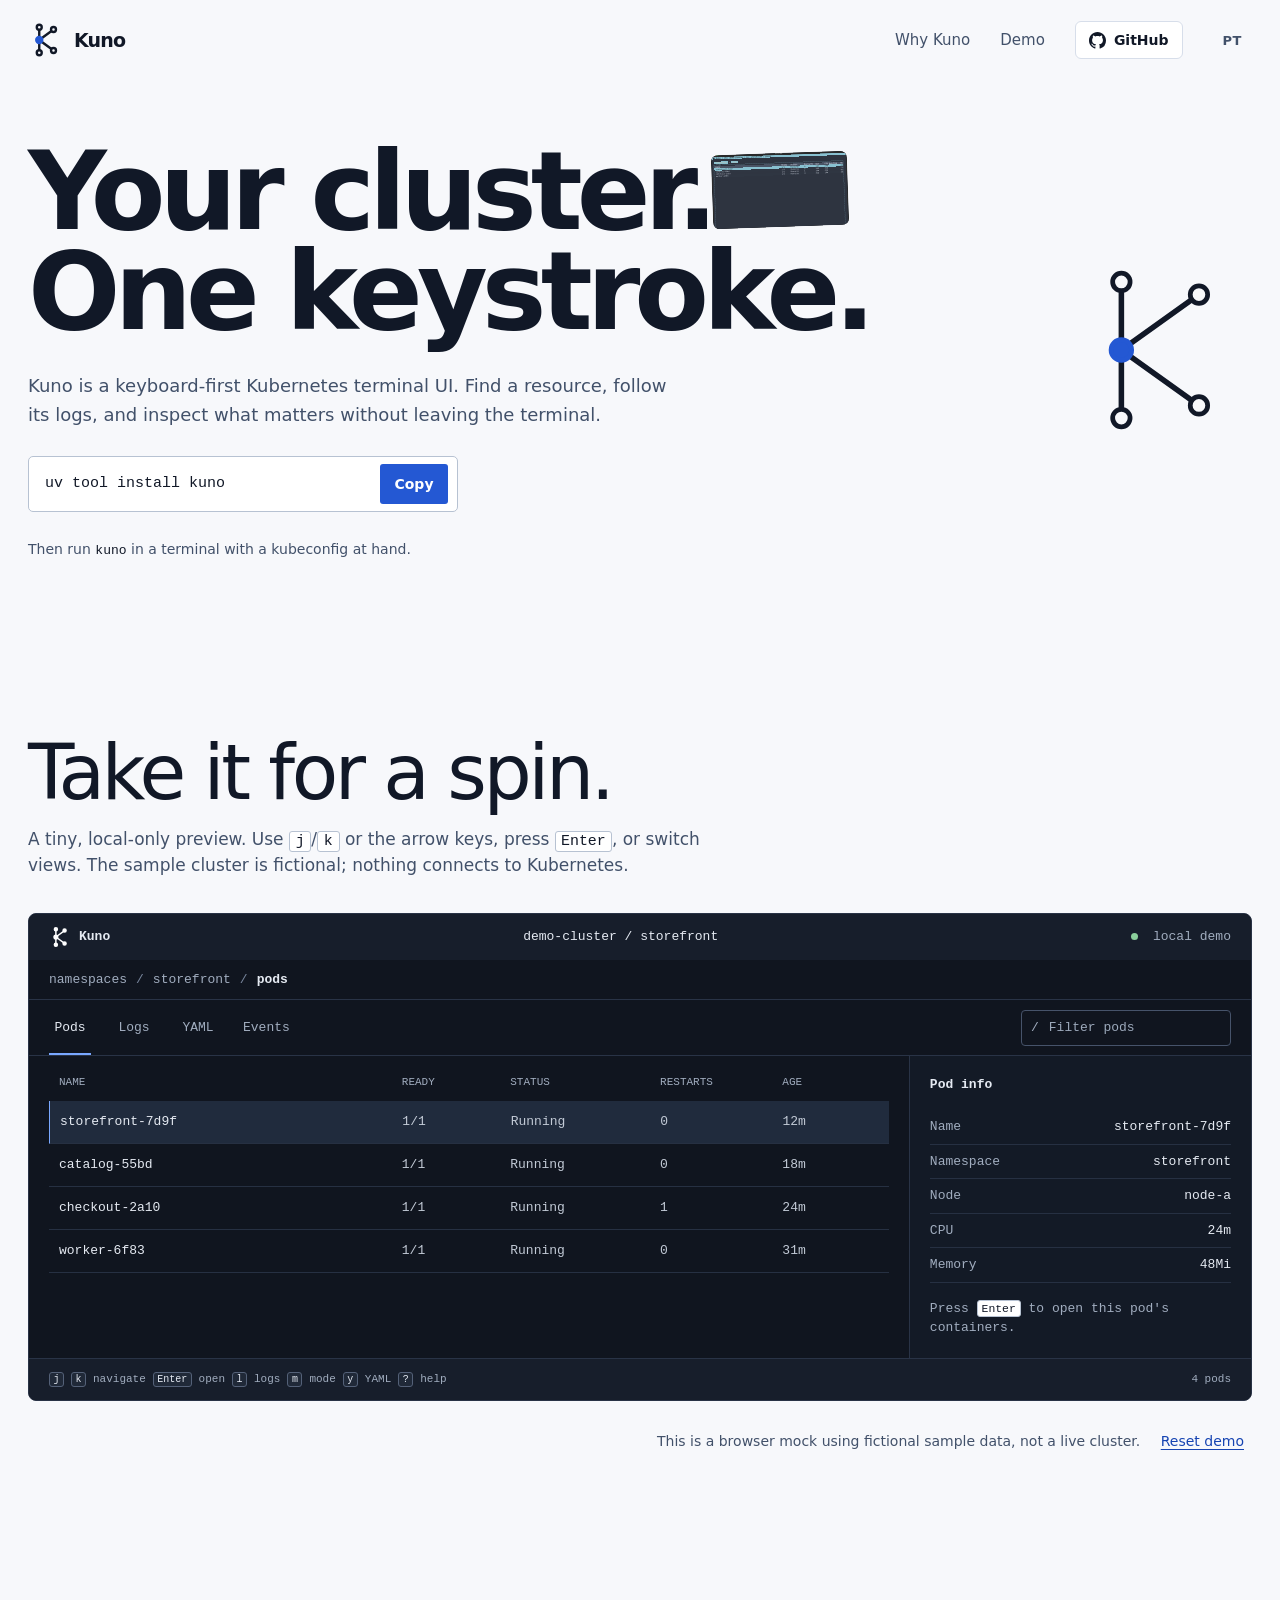
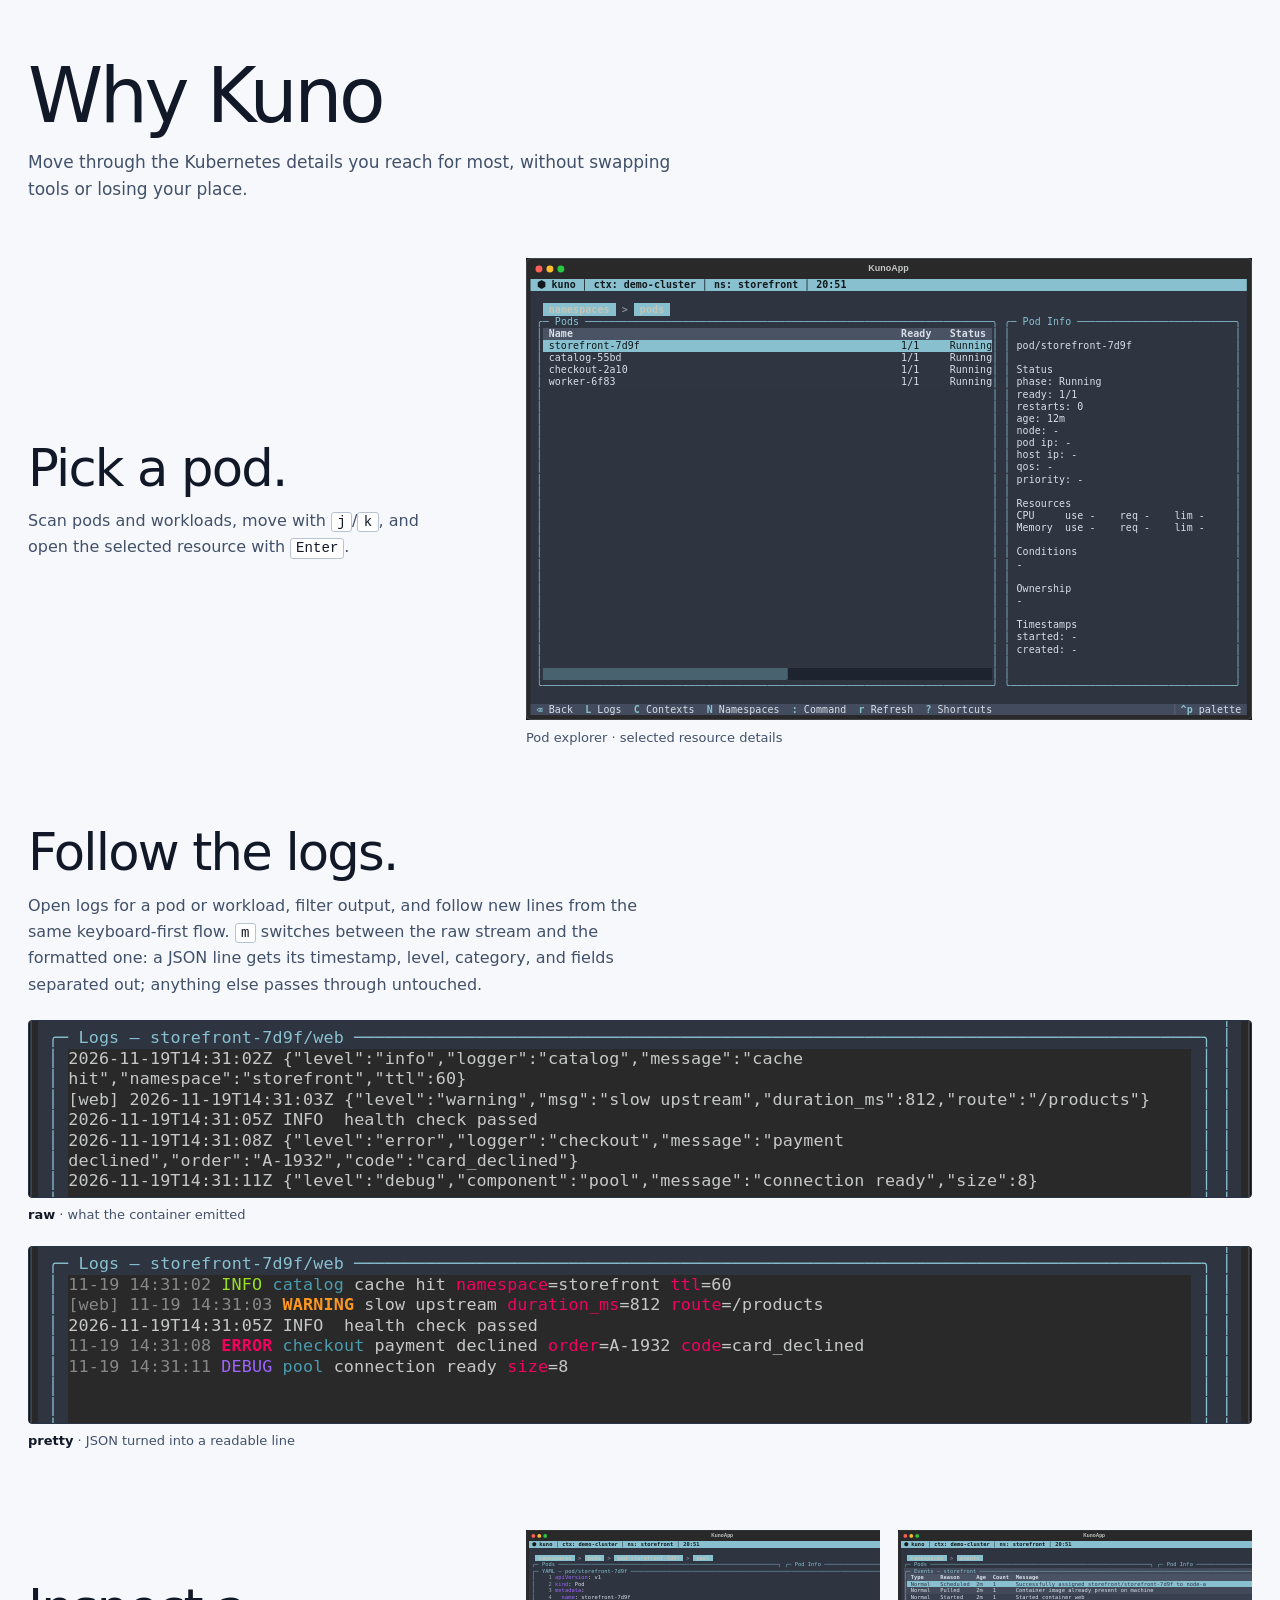
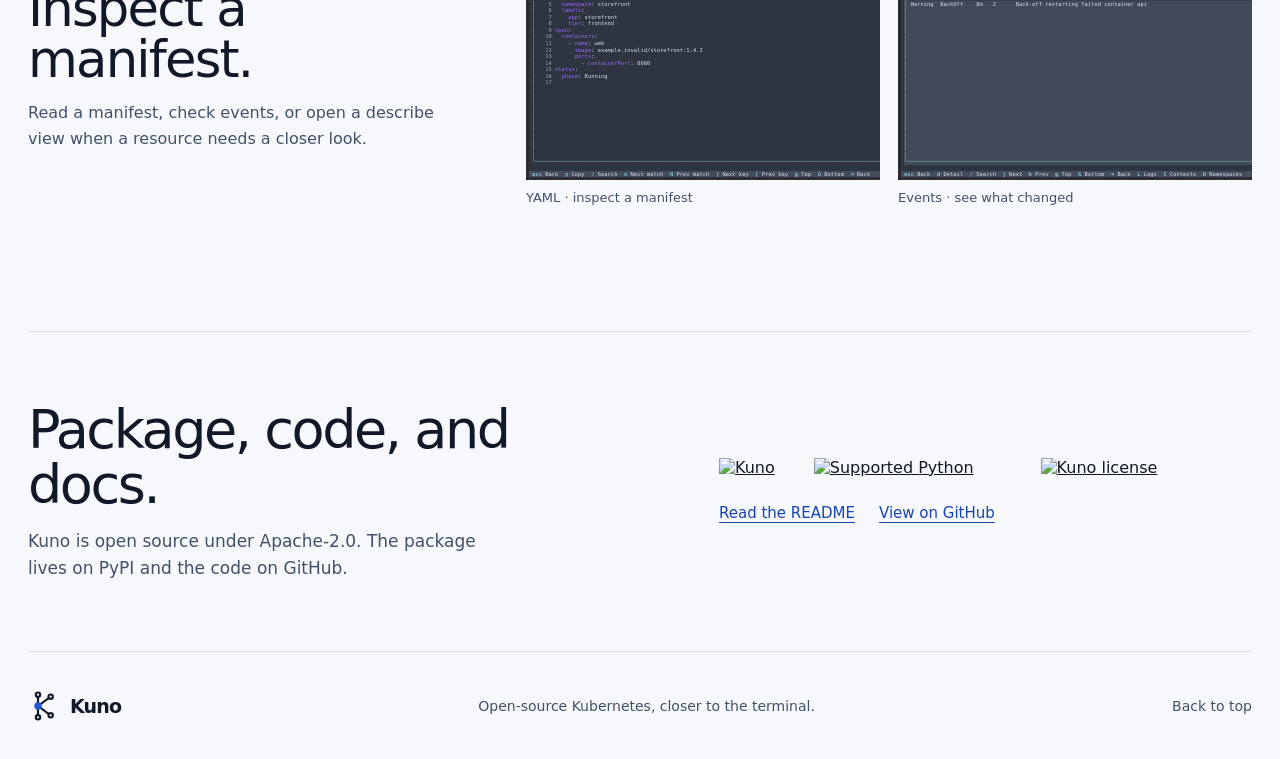
==== site/en/index.html @ beb61caf "feat: add bilingual landing site Portuguese is the default at the site root and English lives under " ====
<!doctype html>
<html lang="en">
  <head>
    <meta charset="utf-8">
    <meta name="viewport" content="width=device-width, initial-scale=1">
    <meta name="theme-color" content="#f8f9fb">
    <meta name="description" content="Kuno is a keyboard-first Kubernetes terminal UI for exploring resources, logs, manifests, and events.">
    <title>Kuno: Kubernetes, one keystroke away</title>
    <link rel="icon" type="image/svg+xml" href="../assets/kuno-mark.svg">
    <link rel="canonical" href="https://cadumagalhaes.dev/kuno/en/">
    <link rel="alternate" hreflang="pt-BR" href="https://cadumagalhaes.dev/kuno/">
    <link rel="alternate" hreflang="en" href="https://cadumagalhaes.dev/kuno/en/">
    <link rel="alternate" hreflang="x-default" href="https://cadumagalhaes.dev/kuno/">
    <meta property="og:type" content="website">
    <meta property="og:site_name" content="Kuno">
    <meta property="og:locale" content="en_US">
    <meta property="og:locale:alternate" content="pt_BR">
    <meta property="og:title" content="Kuno: Kubernetes, one keystroke away">
    <meta property="og:description" content="Kuno is a keyboard-first Kubernetes terminal UI for exploring resources, logs, manifests, and events.">
    <meta property="og:url" content="https://cadumagalhaes.dev/kuno/en/">
    <meta property="og:image" content="https://cadumagalhaes.dev/kuno/assets/og-en.png">
    <meta property="og:image:width" content="1200">
    <meta property="og:image:height" content="630">
    <meta property="og:image:alt" content="Kuno card reading Your cluster. One keystroke. above a terminal capture of the pod list">
    <meta name="twitter:card" content="summary_large_image">
    <meta name="twitter:title" content="Kuno: Kubernetes, one keystroke away">
    <meta name="twitter:description" content="A keyboard-first Kubernetes terminal UI.">
    <meta name="twitter:image" content="https://cadumagalhaes.dev/kuno/assets/og-en.png">
    <link rel="stylesheet" href="../styles.css">
    <script src="../demo.js" defer></script>
    <script src="../lightbox.js" defer></script>
  </head>
  <body>
    <header class="site-header page-frame">
      <a class="brand" href="#top" aria-label="Kuno home">
        <img src="../assets/kuno-mark.svg" alt="" width="36" height="36">
        <span>Kuno</span>
      </a>
      <nav aria-label="Main navigation">
        <a class="nav-section" href="#workflow">Why Kuno</a>
        <a class="nav-section" href="#demo">Demo</a>
        <a class="nav-github" href="https://github.com/1cadumagalhaes/kuno">
          <svg viewBox="0 0 16 16" aria-hidden="true" focusable="false"><path d="M8 0C3.58 0 0 3.58 0 8c0 3.54 2.29 6.53 5.47 7.59.4.07.55-.17.55-.38 0-.19-.01-.82-.01-1.49-2.01.37-2.53-.49-2.69-.94-.09-.23-.48-.94-.82-1.13-.28-.15-.68-.52-.01-.53.63-.01 1.08.58 1.23.82.72 1.21 1.87.87 2.33.66.07-.52.28-.87.51-1.07-1.78-.2-3.64-.89-3.64-3.95 0-.87.31-1.59.82-2.15-.08-.2-.36-1.02.08-2.12 0 0 .67-.21 2.2.82.64-.18 1.32-.27 2-.27.68 0 1.36.09 2 .27 1.53-1.04 2.2-.82 2.2-.82.44 1.1.16 1.92.08 2.12.51.56.82 1.27.82 2.15 0 3.07-1.87 3.75-3.65 3.95.29.25.54.73.54 1.48 0 1.07-.01 1.93-.01 2.2 0 .21.15.46.55.38A8.01 8.01 0 0 0 16 8c0-4.42-3.58-8-8-8Z"/></svg>
          <span>GitHub</span>
        </a>
        <a class="lang-switch" href="../" hreflang="pt-BR" lang="pt-BR" aria-label="Ler esta página em português">PT</a>
      </nav>
    </header>

    <main id="top">
      <section class="hero page-frame" aria-labelledby="hero-title">
        <div class="hero-copy">
          <h1 id="hero-title">Your cluster.<span class="hero-shot"><img src="../assets/screens/pods.svg" alt="Kuno showing a Kubernetes pod list with one resource selected" width="1458" height="928"></span> One keystroke.</h1>
          <p>Kuno is a keyboard-first Kubernetes terminal UI. Find a resource, follow its logs, and inspect what matters without leaving the terminal.</p>
          <div class="hero-install">
            <div class="install-command">
              <code>uv tool install kuno</code>
              <button type="button" id="copy-install" aria-label="Copy install command">Copy</button>
            </div>
            <p class="copy-status" id="copy-status" aria-live="polite"></p>
            <p class="hero-install-note">Then run <code>kuno</code> in a terminal with a kubeconfig at hand.</p>
          </div>
        </div>
        <div class="hero-mark" aria-hidden="true">
          <svg viewBox="0 0 240 240" role="presentation">
            <path d="M75 34v172M75 120l98-70M75 120l98 70" />
            <circle cx="75" cy="34" r="11" />
            <circle cx="75" cy="120" r="13" class="current-node" />
            <circle cx="75" cy="206" r="11" />
            <circle cx="173" cy="50" r="11" />
            <circle cx="173" cy="190" r="11" />
          </svg>
        </div>
      </section>

      <section class="demo-section page-frame" id="demo" aria-labelledby="demo-title">
        <div class="section-intro">
          <h2 id="demo-title">Take it for a spin.</h2>
          <p>A tiny, local-only preview. Use <kbd>j</kbd>/<kbd>k</kbd> or the arrow keys, press <kbd>Enter</kbd>, or switch views. The sample cluster is fictional; nothing connects to Kubernetes.</p>
        </div>
        <div class="demo-shell" data-ui="kuno-terminal">
          <div class="demo-topline">
            <div class="demo-brand"><img src="../assets/kuno-mark.svg" alt="" width="22" height="22"><span>Kuno</span></div>
            <span class="demo-scope">demo-cluster <span aria-hidden="true">/</span> storefront</span>
            <span class="connection-state"><span class="state-dot"></span> local demo</span>
          </div>
          <div class="demo-breadcrumb" aria-label="Current location"><span>namespaces</span><b>/</b><span>storefront</span><b>/</b><strong id="demo-crumb">pods</strong></div>
          <div class="demo-toolbar">
            <div class="demo-tabs" role="group" aria-label="Choose a demo view">
              <button type="button" class="demo-tab is-active" data-view="pods" aria-pressed="true">Pods</button>
              <button type="button" class="demo-tab" data-view="logs" aria-pressed="false">Logs</button>
              <button type="button" class="demo-tab" data-view="yaml" aria-pressed="false">YAML</button>
              <button type="button" class="demo-tab" data-view="events" aria-pressed="false">Events</button>
            </div>
            <label class="demo-filter"><span class="visually-hidden">Filter demo resources</span><span aria-hidden="true">/</span><input id="demo-filter" type="search" placeholder="Filter pods" autocomplete="off"></label>
          </div>
          <div class="demo-content">
            <div class="demo-main" id="demo-main" tabindex="0" aria-label="Interactive Kuno terminal demo. Use arrow keys or j and k to navigate.">
              <div class="demo-table-heading" aria-hidden="true"><span>NAME</span><span>READY</span><span>STATUS</span><span>RESTARTS</span><span>AGE</span></div>
              <div id="demo-rows" class="demo-rows" role="group" aria-label="Pods in the storefront namespace"></div>
              <pre id="demo-output" class="demo-output" hidden></pre>
              <div class="log-panel" id="log-panel" hidden>
                <div class="log-modes" role="group" aria-label="Log display mode">
                  <button type="button" class="log-mode is-active" data-mode="raw" aria-pressed="true">raw</button>
                  <button type="button" class="log-mode" data-mode="pretty" aria-pressed="false">pretty</button>
                </div>
                <div class="log-output" id="log-output"></div>
              </div>
            </div>
            <aside class="demo-info" id="demo-info">
              <h3>Pod info</h3>
              <dl>
                <div><dt>Name</dt><dd id="info-name">storefront-7d9f</dd></div>
                <div><dt>Namespace</dt><dd>storefront</dd></div>
                <div><dt>Node</dt><dd>node-a</dd></div>
                <div><dt>CPU</dt><dd id="info-cpu">24m</dd></div>
                <div><dt>Memory</dt><dd id="info-memory">48Mi</dd></div>
              </dl>
              <p id="info-note">Press <kbd>Enter</kbd> to open this pod's containers.</p>
            </aside>
          </div>
          <div class="demo-footer">
            <div class="demo-hint"><kbd>j</kbd><kbd>k</kbd> navigate <kbd>Enter</kbd> open <kbd>l</kbd> logs <kbd>m</kbd> mode <kbd>y</kbd> YAML <kbd>?</kbd> help</div>
            <span id="demo-status" aria-live="polite">4 pods</span>
          </div>
          <div class="demo-command" id="demo-command" hidden>
            <label for="demo-command-input">:</label>
            <input id="demo-command-input" type="text" placeholder="try logs, yaml, events, pods" autocomplete="off">
          </div>
        </div>
        <p class="demo-caption">This is a browser mock using fictional sample data, not a live cluster. <button id="reset-demo" type="button">Reset demo</button></p>
      </section>

      <section class="workflow page-frame" id="workflow" aria-labelledby="workflow-title">
        <div class="section-intro workflow-intro">
          <h2 id="workflow-title">Why Kuno</h2>
          <p>Move through the Kubernetes details you reach for most, without swapping tools or losing your place.</p>
        </div>
        <div class="screen-list">
          <article class="screen-row">
            <div class="screen-copy">
              <h3>Pick a pod.</h3>
              <p>Scan pods and workloads, move with <kbd>j</kbd>/<kbd>k</kbd>, and open the selected resource with <kbd>Enter</kbd>.</p>
            </div>
            <figure class="screen-shot"><img src="../assets/screens/pod-details.svg" alt="Kuno's pod explorer with a selected resource and its information panel" width="1458" height="928" loading="lazy"><figcaption>Pod explorer · selected resource details</figcaption></figure>
          </article>
          <article class="log-feature">
            <div class="log-feature-copy">
              <h3>Follow the logs.</h3>
              <p>Open logs for a pod or workload, filter output, and follow new lines from the same keyboard-first flow. <kbd>m</kbd> switches between the raw stream and the formatted one: a JSON line gets its timestamp, level, category, and fields separated out; anything else passes through untouched.</p>
            </div>
            <div class="log-compare">
              <figure class="log-strip"><img src="../assets/screens/logs-raw.svg" alt="Kuno logs in raw mode, JSON lines exactly as the container emitted them" width="1458" height="928" loading="lazy"><figcaption><b>raw</b> · what the container emitted</figcaption></figure>
              <figure class="log-strip"><img src="../assets/screens/logs-pretty.svg" alt="The same logs in pretty mode, with timestamp, level, category, and fields separated" width="1458" height="928" loading="lazy"><figcaption><b>pretty</b> · JSON turned into a readable line</figcaption></figure>
            </div>
          </article>
          <article class="screen-row">
            <div class="screen-copy">
              <h3>Inspect a manifest.</h3>
              <p>Read a manifest, check events, or open a describe view when a resource needs a closer look.</p>
            </div>
            <div class="screen-pair">
              <figure class="screen-shot"><img src="../assets/screens/manifest.svg" alt="Kuno's YAML manifest viewer with a pod definition" width="1458" height="928" loading="lazy"><figcaption>YAML · inspect a manifest</figcaption></figure>
              <figure class="screen-shot"><img src="../assets/screens/events.svg" alt="Kuno's events view showing normal and warning events" width="1458" height="928" loading="lazy"><figcaption>Events · see what changed</figcaption></figure>
            </div>
          </article>
        </div>
      </section>

      <section class="project-band page-frame" id="project" aria-labelledby="project-title">
        <div>
          <h2 id="project-title">Package, code, and docs.</h2>
          <p>Kuno is open source under Apache-2.0. The package lives on PyPI and the code on GitHub.</p>
        </div>
        <div class="project-links">
          <div class="badge-row">
            <a href="https://pypi.org/project/kuno/"><img src="https://img.shields.io/pypi/v/kuno?style=flat-square&amp;label=pypi&amp;color=2458d3&amp;labelColor=111827" alt="Kuno version on PyPI" width="78" height="20"></a>
            <a href="https://pypi.org/project/kuno/"><img src="https://img.shields.io/pypi/pyversions/kuno?style=flat-square&amp;color=2458d3&amp;labelColor=111827" alt="Supported Python versions" width="198" height="20"></a>
            <a href="https://github.com/1cadumagalhaes/kuno/blob/main/LICENSE"><img src="https://img.shields.io/pypi/l/kuno?style=flat-square&amp;color=2458d3&amp;labelColor=111827" alt="Kuno license" width="120" height="20"></a>
          </div>
          <p class="project-nav">
            <a href="https://github.com/1cadumagalhaes/kuno#readme">Read the README</a>
            <a href="https://github.com/1cadumagalhaes/kuno">View on GitHub</a>
          </p>
        </div>
      </section>
    </main>

    <footer class="site-footer page-frame">
      <a class="brand" href="#top"><img src="../assets/kuno-mark.svg" alt="" width="32" height="32"><span>Kuno</span></a>
      <p>Open-source Kubernetes, closer to the terminal.</p>
      <a href="#top">Back to top</a>
    </footer>
  </body>
</html>
---- site/styles.css ----
:root {
  color-scheme: light;
  --page: #f7f8fb;
  --surface: #ffffff;
  --ink: #111827;
  --muted: #42516a;
  --line: #d7deea;
  --blue: #2458d3;
  --blue-dark: #1644b2;
  --terminal: #10151f;
  --terminal-raised: #171e2b;
  --terminal-line: #293346;
  --terminal-ink: #e5eaf2;
  --terminal-muted: #a1adbf;
  --terminal-blue: #79a7ff;
  --terminal-green: #8bcf9c;
  --terminal-red: #ff8d91;
  --frame: min(1240px, calc(100vw - 56px));
  --display: var(--body);
  --body: ui-sans-serif, system-ui, -apple-system, BlinkMacSystemFont, "Segoe UI", sans-serif;
  /* taste-skill-ignore: Literal terminal and install-command content only. */
  --mono: ui-monospace, "SFMono-Regular", Consolas, "Liberation Mono", monospace; /* taste-skill-ignore */
  font-family: var(--body);
  background: var(--page);
  color: var(--ink);
  font-synthesis: none;
  text-rendering: optimizeLegibility;
}

* { box-sizing: border-box; }
html { scroll-behavior: smooth; }
body { margin: 0; min-width: 320px; background: var(--page); color: var(--ink); }
button, input { font: inherit; }
a { color: inherit; }
[hidden] { display: none !important; }
button:focus-visible, a:focus-visible, input:focus-visible, [tabindex="0"]:focus-visible {
  outline: 3px solid var(--blue);
  outline-offset: 3px;
}
.page-frame { width: var(--frame); margin-inline: auto; }
.visually-hidden { position: absolute; width: 1px; height: 1px; padding: 0; margin: -1px; overflow: hidden; clip: rect(0,0,0,0); white-space: nowrap; border: 0; }

.site-header {
  min-height: 80px;
  display: flex;
  align-items: center;
  justify-content: space-between;
  gap: 24px;
}
.brand { display: inline-flex; align-items: center; gap: 10px; text-decoration: none; font-size: 19px; font-weight: 700; letter-spacing: -0.045em; }
.brand img { display: block; }
.site-header nav { display: flex; align-items: center; gap: clamp(14px, 2.4vw, 30px); }
.site-header nav a { font-size: 15px; text-decoration: none; color: var(--muted); }
.site-header nav a:hover, .site-footer a:hover { color: var(--blue); }
.site-header nav .nav-github { color: var(--ink); font-weight: 650; }
.nav-github {
  min-height: 38px;
  display: inline-flex;
  align-items: center;
  gap: 8px;
  padding: 0 13px;
  border: 1px solid var(--line);
  border-radius: 6px;
  background: var(--surface);
  font-size: 14px !important;
  transition: border-color 140ms ease, color 140ms ease;
}
.nav-github svg { width: 17px; height: 17px; display: block; fill: currentColor; }
.nav-github:hover { border-color: var(--ink); }
.site-header nav .lang-switch { color: var(--muted); font-size: 13px; }
.lang-switch {
  min-height: 38px;
  display: inline-flex;
  align-items: center;
  padding: 0 9px;
  border: 1px solid transparent;
  border-radius: 6px;
  font-weight: 650;
  letter-spacing: 0.04em;
  transition: border-color 140ms ease, color 140ms ease;
}
.lang-switch:hover { border-color: var(--line); }

.hero {
  min-height: 580px;
  padding-block: 62px 104px;
  display: grid;
  grid-template-columns: minmax(0, 1fr) 190px;
  align-items: center;
  gap: 28px;
  position: relative;
}
.hero-copy { max-width: 970px; }
.hero h1 {
  max-width: 980px;
  margin: 0;
  font-family: var(--display);
  font-size: clamp(64px, 8.5vw, 116px);
  font-weight: 700;
  letter-spacing: -0.055em;
  line-height: 0.92;
}
.hero-shot {
  width: 1.25em;
  height: 0.68em;
  display: inline-flex;
  overflow: hidden;
  vertical-align: 0.02em;
  border-radius: 7px;
  background: var(--terminal);
  transform: rotate(-2deg);
  animation: screen-shutter 900ms cubic-bezier(.2,.8,.2,1) both;
}
.hero-shot img { width: 100%; height: 100%; object-fit: cover; object-position: 18% 18%; }
.hero-copy > p { max-width: 640px; margin: 30px 0 26px; color: var(--muted); font-size: 18px; line-height: 1.6; }
.hero-install { width: min(100%, 430px); }
.install-command { min-height: 56px; display: flex; align-items: center; gap: 14px; padding: 7px 9px 7px 16px; border: 1px solid #b7c2d2; border-radius: 5px; background: var(--surface); }
.install-command code { flex: 1; overflow: hidden; color: var(--ink); font: 15px var(--mono); text-overflow: ellipsis; white-space: nowrap; }
.install-command button { min-height: 40px; min-width: 68px; padding: 0 12px; border: 0; border-radius: 3px; background: var(--blue); color: white; cursor: pointer; font-size: 14px; font-weight: 650; transition: background-color 140ms ease; }
.install-command button:hover { background: var(--blue-dark); }
.copy-status { min-height: 1.3em; margin: 8px 0 0; color: var(--muted); font-size: 13px; }
.hero-install-note { margin: 4px 0 0; color: var(--muted); font-size: 14px; }
.hero-install-note code { font: 13px var(--mono); color: var(--ink); }
.hero-mark { width: min(190px, 15vw); justify-self: end; }
.hero-mark svg { display: block; width: 100%; height: auto; overflow: visible; }
.hero-mark path { fill: none; stroke: var(--ink); stroke-width: 7; stroke-linecap: round; stroke-linejoin: round; }
.hero-mark circle { fill: var(--page); stroke: var(--ink); stroke-width: 6; }
.hero-mark .current-node { fill: var(--blue); stroke: var(--blue); }

.section-intro { max-width: 680px; margin-bottom: 34px; }
.section-intro h2, .project-band h2 {
  margin: 0 0 16px;
  font-family: var(--display);
  font-size: clamp(44px, 6vw, 76px);
  font-weight: 500;
  letter-spacing: -0.045em;
  line-height: 0.98;
}
.section-intro p, .project-band p { margin: 0; color: var(--muted); font-size: 17px; line-height: 1.55; }
kbd { display: inline-block; min-width: 1.5em; padding: 0.1em 0.34em; border: 1px solid #b7c2d2; border-radius: 3px; background: #fff; color: var(--ink); font: 0.88em var(--mono); text-align: center; }

.demo-section { padding-block: 74px 120px; }
.demo-shell {
  overflow: hidden;
  position: relative;
  border: 1px solid #293346;
  border-radius: 8px;
  background: var(--terminal);
  color: var(--terminal-ink);
  font: 13px/1.5 var(--mono);
}
.demo-topline, .demo-footer { min-height: 46px; display: flex; align-items: center; justify-content: space-between; gap: 18px; padding: 0 20px; background: var(--terminal-raised); color: var(--terminal-muted); }
.demo-brand { display: inline-flex; align-items: center; gap: 8px; color: var(--terminal-ink); font-weight: 700; }
.demo-brand img { filter: brightness(0) invert(1); }
.demo-scope { color: var(--terminal-ink); }
.connection-state { white-space: nowrap; }
.state-dot { width: 7px; height: 7px; display: inline-block; margin-right: 7px; border-radius: 50%; background: var(--terminal-green); }
.demo-breadcrumb { padding: 10px 20px; border-bottom: 1px solid var(--terminal-line); color: var(--terminal-muted); }
.demo-breadcrumb b { padding-inline: 9px; color: #78869d; font-weight: 400; }
.demo-breadcrumb strong { color: var(--terminal-ink); font-weight: 600; }
.demo-toolbar { min-height: 56px; display: flex; align-items: stretch; justify-content: space-between; gap: 16px; padding: 0 20px; border-bottom: 1px solid var(--terminal-line); }
.demo-tabs { display: flex; align-items: stretch; gap: 22px; }
.demo-tab { min-width: 42px; position: relative; padding: 0 2px; border: 0; background: none; color: var(--terminal-muted); cursor: pointer; font: inherit; }
.demo-tab::after { height: 2px; position: absolute; right: 0; bottom: 0; left: 0; background: transparent; content: ""; }
.demo-tab:hover, .demo-tab.is-active { color: var(--terminal-ink); }
.demo-tab.is-active::after { background: var(--terminal-blue); }
.demo-filter { display: flex; align-items: center; gap: 8px; align-self: center; min-width: 210px; padding: 6px 9px; border: 1px solid #46536a; border-radius: 4px; color: var(--terminal-muted); }
.demo-filter input { width: 100%; min-width: 0; border: 0; outline: 0; background: transparent; color: var(--terminal-ink); font: inherit; }
.demo-filter input::placeholder { color: #9ca9bb; }
.demo-content { min-height: 278px; display: grid; grid-template-columns: minmax(0, 1fr) minmax(220px, 28%); }
.demo-main { min-width: 0; padding: 18px 20px; }
.demo-table-heading, .demo-row { display: grid; grid-template-columns: minmax(180px, 2.4fr) 0.7fr 1fr 0.8fr 0.7fr; gap: 12px; align-items: center; }
.demo-table-heading { padding: 0 10px 10px; color: var(--terminal-muted); font-size: 11px; }
.demo-row { width: 100%; min-height: 43px; padding: 0 10px; border: 0; border-bottom: 1px solid #263042; background: transparent; color: var(--terminal-ink); cursor: pointer; text-align: left; font: inherit; }
.demo-row:hover { background: #1a2433; }
.demo-row[aria-current="true"] { background: #202b3d; border-left: 1px solid var(--terminal-blue); }
.demo-row > span:not(:first-child) { color: #c2cad6; }
.demo-row .pod-name { overflow: hidden; color: var(--terminal-ink); text-overflow: ellipsis; white-space: nowrap; }
.demo-row .pod-status { color: var(--terminal-green); }
.demo-info { padding: 20px; border-left: 1px solid var(--terminal-line); background: #131a26; }
.demo-info h3 { margin: 0 0 16px; color: var(--terminal-ink); font: 600 13px/1.4 var(--mono); }
.demo-info dl { margin: 0; }
.demo-info dl div { display: flex; flex-wrap: wrap; justify-content: space-between; gap: 4px 12px; padding-block: 7px; border-bottom: 1px solid #263042; }
.demo-info dt { color: var(--terminal-muted); }
.demo-info dd { margin: 0; color: var(--terminal-ink); text-align: right; }
.demo-info p { margin: 16px 0 0; color: var(--terminal-muted); }
.demo-output { min-height: 230px; margin: 0; overflow: auto; color: #c9d7eb; white-space: pre-wrap; }
.log-panel { min-height: 278px; }
.log-modes { display: flex; gap: 6px; margin-bottom: 14px; }
.log-mode { min-height: 26px; padding: 0 11px; border: 1px solid #46536a; border-radius: 3px; background: transparent; color: var(--terminal-muted); cursor: pointer; font: inherit; font-size: 12px; }
.log-mode:hover { color: var(--terminal-ink); }
.log-mode.is-active { border-color: var(--terminal-blue); color: var(--terminal-ink); }
.log-output { min-height: 232px; max-height: 320px; overflow: auto; color: #c9d7eb; }
.log-line { white-space: pre-wrap; word-break: break-word; }
.log-prefix, .log-time, .log-category { color: #8a97ab; }
.log-level { font-weight: 600; }
.log-level.is-info { color: var(--terminal-green); }
.log-level.is-warn { color: #e5c07b; }
.log-level.is-error { color: var(--terminal-red); }
.log-level.is-debug { color: var(--terminal-blue); }
.log-key { color: #c79bf2; }
.demo-footer { min-height: 42px; border-top: 1px solid var(--terminal-line); font-size: 11px; }
.demo-hint { display: flex; align-items: center; flex-wrap: wrap; gap: 7px; }
.demo-hint kbd { border-color: #546178; background: #202938; color: #e5eaf2; font-size: 10px; }
#demo-status { white-space: nowrap; }
.demo-command { display: flex; gap: 10px; align-items: center; padding: 10px 20px; border-top: 1px solid var(--terminal-line); background: #171e2b; }
.demo-command label { color: var(--terminal-blue); }
.demo-command input { width: 100%; border: 0; outline: 0; background: transparent; color: var(--terminal-ink); font: inherit; }
.demo-caption { margin: 22px 0 0; color: var(--muted); font-size: 14px; text-align: right; }
.demo-caption button { min-height: 36px; margin-left: 8px; padding: 4px 8px; border: 0; background: transparent; color: var(--blue-dark); cursor: pointer; text-decoration: underline; text-underline-offset: 3px; }

.workflow { padding-block: 80px 126px; }
.workflow-intro { margin-bottom: 56px; }
.screen-list { display: grid; gap: 82px; }
.screen-row { display: grid; grid-template-columns: minmax(220px, 0.72fr) minmax(0, 1.28fr); align-items: center; gap: clamp(34px, 7vw, 100px); }
.screen-row-reverse .screen-copy { order: 2; }
.screen-row-reverse .screen-shot { order: 1; }
.screen-copy h3 { max-width: 380px; margin: 0 0 14px; font-family: var(--display); font-size: clamp(34px, 4vw, 52px); font-weight: 500; letter-spacing: -0.035em; line-height: 1; }
.screen-copy p { max-width: 420px; margin: 0; color: var(--muted); font-size: 16px; line-height: 1.65; }
.screen-shot { min-width: 0; margin: 0; }
.screen-shot img { display: block; width: 100%; height: auto; background: var(--terminal); }
.screen-shot figcaption { padding-top: 10px; color: var(--muted); font-size: 13px; }
.screen-pair { display: grid; grid-template-columns: 1fr 1fr; gap: 18px; }
.screen-pair .screen-shot img { height: 250px; object-fit: cover; object-position: top left; }
.log-feature { display: grid; gap: 22px; }
.log-feature-copy { max-width: 640px; }
.log-feature h3 { margin: 0 0 14px; font-family: var(--display); font-size: clamp(34px, 4vw, 52px); font-weight: 500; letter-spacing: -0.035em; line-height: 1; }
.log-feature p { margin: 0; color: var(--muted); font-size: 16px; line-height: 1.65; }
/* Both strips crop the same band of the capture (the five log lines), so raw and pretty can be read side by side. */
.log-compare { display: grid; gap: 24px; }
.log-strip { margin: 0; }
.log-strip img { width: 100%; height: 178px; display: block; object-fit: cover; object-position: left 32%; border: 1px solid #293346; border-radius: 4px; background: var(--terminal); }
.log-strip figcaption { padding-top: 9px; color: var(--muted); font-size: 13px; }
.log-strip figcaption b { color: var(--ink); font-weight: 650; }
.shot-open { display: block; width: 100%; padding: 0; border: 0; border-radius: 4px; background: none; cursor: zoom-in; }
.shot-open img { display: block; }
.hero-shot .shot-open { height: 100%; }
.shot-dialog { width: min(94vw, 1400px); max-width: none; max-height: none; margin: auto; padding: 0; border: 0; background: transparent; color: var(--terminal-ink); }
.shot-dialog::backdrop { background: rgb(8 12 20 / 0.9); overflow: hidden; overscroll-behavior: contain; }
.shot-dialog:modal { overscroll-behavior: contain; }
.shot-dialog figure { margin: 0; display: grid; gap: 12px; justify-items: center; }
.shot-viewport { width: 100%; max-height: 78vh; display: grid; justify-items: center; overflow: auto; overscroll-behavior: contain; }
.shot-dialog img { width: auto; height: auto; max-width: 100%; max-height: 78vh; display: block; border: 1px solid var(--terminal-line); border-radius: 6px; background: var(--terminal); }
.shot-dialog figcaption { max-width: min(92vw, 900px); padding: 7px 14px; border-radius: 6px; background: rgb(8 12 20 / 0.92); color: #c9d3e2; font-size: 14px; line-height: 1.5; text-align: center; }
.shot-close { position: fixed; top: max(14px, env(safe-area-inset-top)); right: max(14px, env(safe-area-inset-right)); width: 40px; height: 40px; display: inline-flex; align-items: center; justify-content: center; padding: 0; border: 1px solid #46536a; border-radius: 50%; background: var(--terminal-raised); color: var(--terminal-ink); cursor: pointer; transition: border-color 140ms ease; }
.shot-close:hover { border-color: #c9d3e2; }
.shot-close svg { width: 15px; height: 15px; fill: none; stroke: currentColor; stroke-width: 1.8; stroke-linecap: round; }
@media (max-width: 700px) {
  .shot-dialog { width: 96vw; }
  .shot-viewport { justify-items: start; }
  .shot-dialog img { width: 1040px; max-width: none; max-height: none; }
}

.project-band { min-height: 300px; padding-block: 70px; display: grid; grid-template-columns: minmax(0, 1fr) minmax(320px, 0.85fr); align-items: center; gap: 26px 64px; border-top: 1px solid var(--line); }
.project-band h2 { max-width: 520px; font-size: clamp(36px, 4.6vw, 54px); line-height: 1.02; }
.project-band p { max-width: 460px; }
.project-links { display: grid; gap: 22px; justify-items: start; }
.badge-row { display: flex; flex-wrap: wrap; align-items: center; gap: 9px; }
.badge-row a { display: inline-flex; border-radius: 3px; }
.badge-row img { display: block; width: auto; height: 22px; }
.project-nav { display: flex; flex-wrap: wrap; gap: 24px; }
.project-nav a { color: var(--blue-dark); font-size: 15px; text-underline-offset: 4px; }
.badge-fallback { min-height: 22px; display: inline-flex; align-items: center; padding: 0 8px; border: 1px solid var(--line); border-radius: 3px; color: var(--muted); font-size: 12px; }
.site-footer { min-height: 108px; display: flex; align-items: center; justify-content: space-between; gap: 24px; border-top: 1px solid var(--line); }
.site-footer p { color: var(--muted); font-size: 14px; }
.site-footer > a:last-child { color: var(--muted); font-size: 14px; text-decoration: none; }

@keyframes screen-shutter { from { clip-path: inset(0 100% 0 0); transform: translateY(8px) rotate(-2deg); } to { clip-path: inset(0 0 0 0); transform: translateY(0) rotate(-2deg); } }
@media (prefers-reduced-motion: reduce) {
  html { scroll-behavior: auto; }
  *, *::before, *::after { animation-duration: 0.01ms !important; animation-iteration-count: 1 !important; transition-duration: 0.01ms !important; }
}

@media (max-width: 800px) {
  :root { --frame: min(100% - 36px, 660px); }
  .site-header { min-height: 68px; }
  .site-header nav { gap: 14px; }
  .site-header nav a { font-size: 14px; }
  .hero { min-height: 480px; padding-block: 48px 70px; grid-template-columns: minmax(0, 1fr) 100px; gap: 12px; }
  .hero h1 { font-size: clamp(56px, 9.5vw, 82px); }
  .hero-mark { width: 100px; }
  .demo-section { padding-block: 42px 84px; }
  .demo-content { grid-template-columns: minmax(0, 1fr) 220px; }
  .demo-toolbar { padding-inline: 14px; }
  .demo-main { padding-inline: 14px; }
  .demo-info { padding-inline: 14px; }
  .screen-row { grid-template-columns: 1fr; gap: 22px; }
  .screen-row-reverse .screen-copy, .screen-row-reverse .screen-shot { order: initial; }
  .screen-pair { grid-template-columns: 1fr; }
  .screen-pair .screen-shot img { height: auto; object-fit: contain; }
  .project-band { gap: 28px; }
}

@media (max-width: 560px) {
  :root { --frame: calc(100vw - 32px); }
  .site-header { min-height: 64px; }
  .site-header nav { gap: 10px; }
  .site-header nav a { font-size: 13px; }
  .nav-github { min-height: 34px; gap: 0; padding: 0 9px; }
  .nav-github span { display: none; }
  .lang-switch { min-height: 34px; padding: 0 4px; }
  .brand { font-size: 17px; gap: 7px; }
  .brand img { width: 30px; height: 30px; }
  .hero { min-height: 0; padding-block: 52px 74px; display: grid; grid-template-columns: 1fr; }
  .hero h1 { max-width: 14ch; font-size: clamp(44px, 11.5vw, 50px); line-height: 0.96; }
  .hero-shot { display: none; }
  .hero-copy { grid-row: 2; }
  .hero-mark { position: static; grid-row: 1; width: 52px; margin-bottom: 20px; justify-self: start; opacity: 0.94; }
  .hero-copy > p { max-width: 36ch; margin-block: 26px 22px; font-size: 16px; }
  .hero-install { width: 100%; }
  .section-intro h2, .project-band h2 { font-size: clamp(42px, 12vw, 58px); }
  .section-intro p, .project-band p { font-size: 16px; }
  .demo-section { padding-block: 24px 84px; }
  .demo-shell { border-radius: 5px; font-size: 11px; }
  .demo-topline, .demo-footer { padding-inline: 11px; }
  .demo-topline { min-height: 40px; gap: 8px; }
  .demo-brand { gap: 5px; }
  .demo-brand img { width: 18px; height: 18px; }
  .demo-scope { overflow: hidden; text-overflow: ellipsis; white-space: nowrap; }
  .connection-state { font-size: 11px; }
  .demo-breadcrumb { padding: 8px 11px; }
  .demo-toolbar { min-height: 0; display: block; padding: 0 11px; }
  .demo-tabs { min-height: 44px; justify-content: space-between; gap: 12px; }
  .demo-tab { min-width: 35px; font-size: 11px; }
  .demo-filter { min-height: 36px; margin: 0 0 10px; }
  .demo-content { min-height: 260px; display: block; }
  .demo-main { min-height: 220px; padding: 12px 9px; }
  .demo-table-heading, .demo-row { grid-template-columns: minmax(110px, 1.6fr) 0.55fr 0.8fr 0.65fr; gap: 6px; }
  .demo-table-heading { font-size: 11px; }
  .demo-table-heading span:nth-child(5), .demo-row > span:nth-child(5) { display: none; }
  .demo-row { min-height: 39px; padding-inline: 5px; font-size: 11px; }
  .demo-info { display: none; }
  .demo-footer { min-height: 42px; align-items: flex-start; flex-direction: column; gap: 5px; padding-block: 7px; }
  .demo-hint { gap: 4px; }
  .demo-hint kbd { min-width: 1.3em; padding-inline: 3px; font-size: 11px; }
  .demo-caption { text-align: left; line-height: 1.6; }
  .workflow { padding-block: 42px 86px; }
  .workflow-intro { margin-bottom: 36px; }
  .screen-list { gap: 58px; }
  .screen-row, .screen-row-reverse { display: flex; flex-direction: column; align-items: stretch; gap: 18px; }
  .screen-row-reverse .screen-copy, .screen-row-reverse .screen-shot { order: initial; }
  .screen-copy h3 { max-width: 17ch; font-size: 38px; }
  .screen-copy p { font-size: 15px; }
  .screen-pair { grid-template-columns: 1fr; gap: 22px; }
  .log-strip img { height: 122px; }
  .log-feature p { font-size: 15px; }
  .project-band { min-height: 0; padding-block: 56px; grid-template-columns: 1fr; gap: 24px; }
  .install-command { min-height: 52px; padding-left: 12px; gap: 10px; }
  .install-command code { font-size: 13px; }
  .site-footer { min-height: 140px; padding-block: 18px; display: grid; grid-template-columns: 1fr auto; gap: 8px 12px; }
  .site-footer p { grid-column: 1; margin: 0; font-size: 12px; }
  .site-footer > a:last-child { grid-column: 2; grid-row: 1 / span 2; }
}
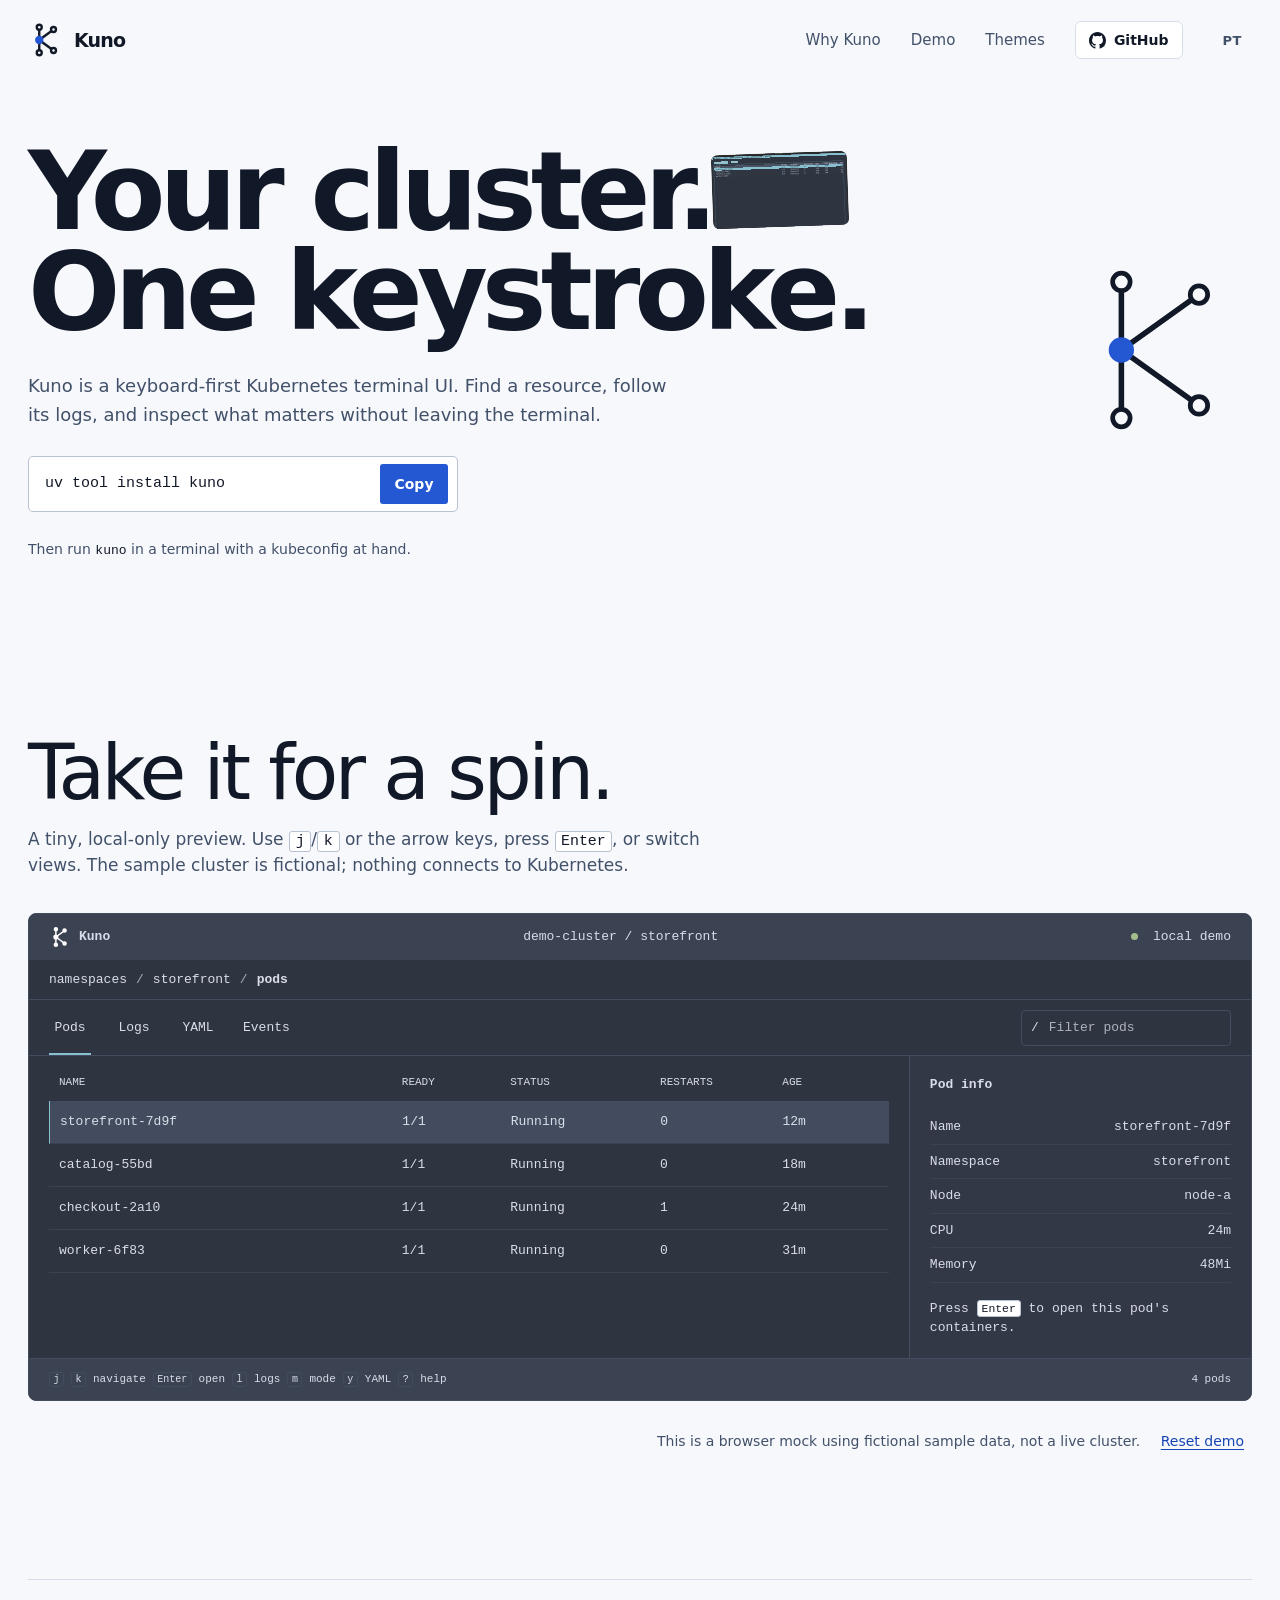
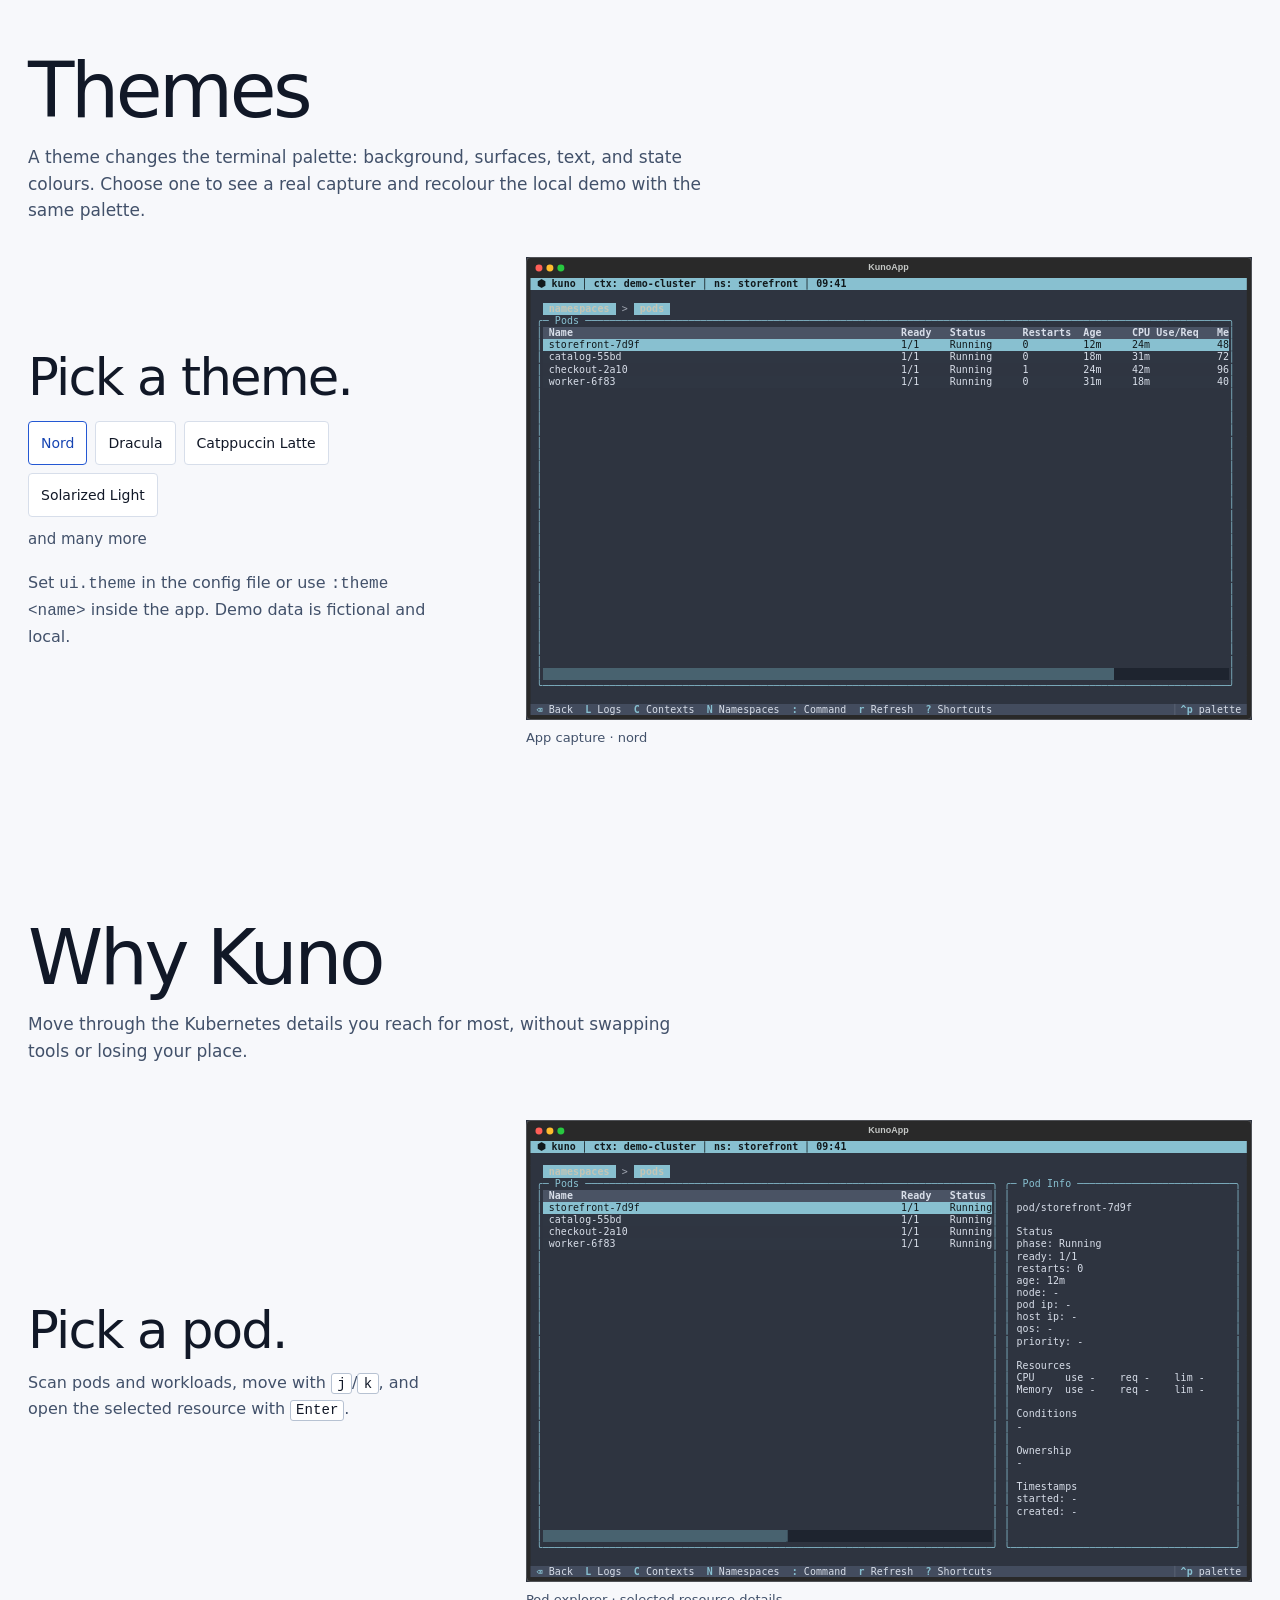
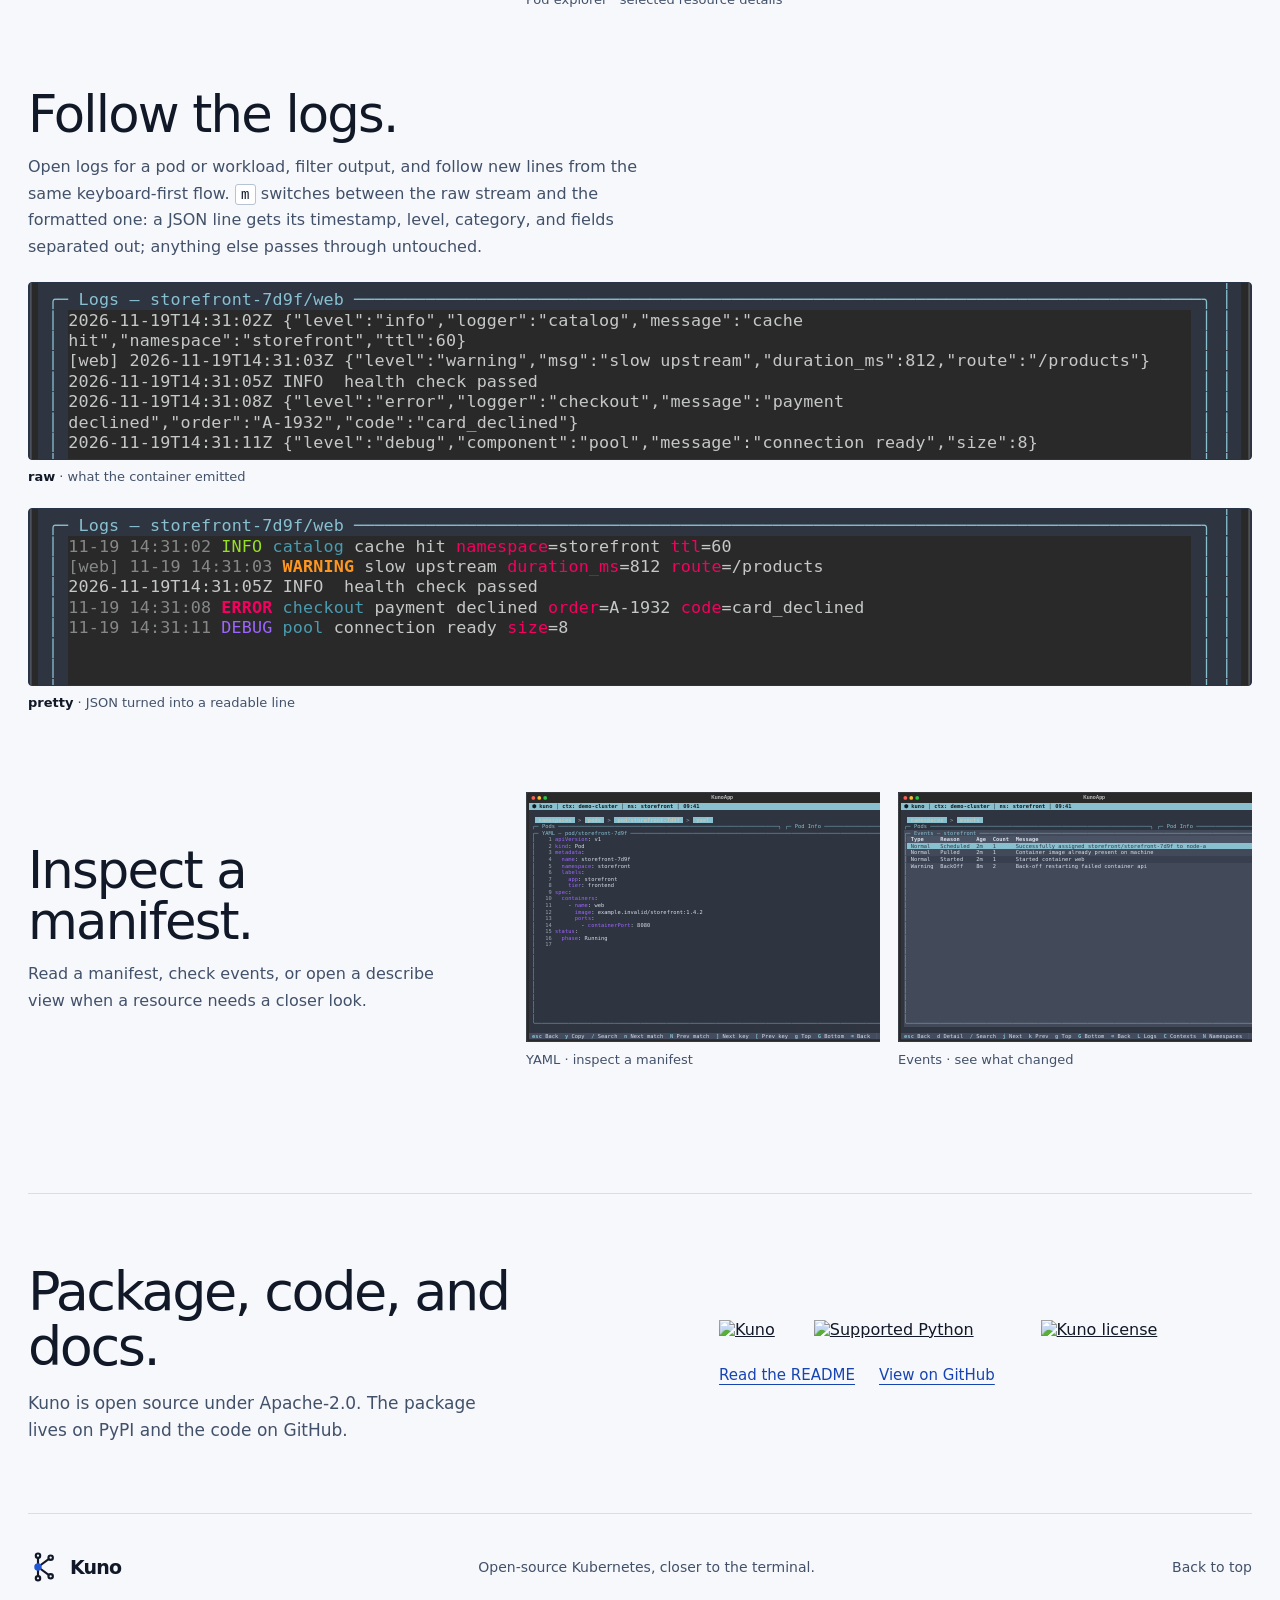
==== commit 46f244cc: "feat: add a themes section to the landing page A switcher above the demo shows the explorer in four " ====
--- a/site/en/index.html
+++ b/site/en/index.html
@@ -39,6 +39,7 @@
       <nav aria-label="Main navigation">
         <a class="nav-section" href="#workflow">Why Kuno</a>
         <a class="nav-section" href="#demo">Demo</a>
+        <a class="nav-section" href="#themes">Themes</a>
         <a class="nav-github" href="https://github.com/1cadumagalhaes/kuno">
           <svg viewBox="0 0 16 16" aria-hidden="true" focusable="false"><path d="M8 0C3.58 0 0 3.58 0 8c0 3.54 2.29 6.53 5.47 7.59.4.07.55-.17.55-.38 0-.19-.01-.82-.01-1.49-2.01.37-2.53-.49-2.69-.94-.09-.23-.48-.94-.82-1.13-.28-.15-.68-.52-.01-.53.63-.01 1.08.58 1.23.82.72 1.21 1.87.87 2.33.66.07-.52.28-.87.51-1.07-1.78-.2-3.64-.89-3.64-3.95 0-.87.31-1.59.82-2.15-.08-.2-.36-1.02.08-2.12 0 0 .67-.21 2.2.82.64-.18 1.32-.27 2-.27.68 0 1.36.09 2 .27 1.53-1.04 2.2-.82 2.2-.82.44 1.1.16 1.92.08 2.12.51.56.82 1.27.82 2.15 0 3.07-1.87 3.75-3.65 3.95.29.25.54.73.54 1.48 0 1.07-.01 1.93-.01 2.2 0 .21.15.46.55.38A8.01 8.01 0 0 0 16 8c0-4.42-3.58-8-8-8Z"/></svg>
           <span>GitHub</span>
@@ -131,6 +132,27 @@
         <p class="demo-caption">This is a browser mock using fictional sample data, not a live cluster. <button id="reset-demo" type="button">Reset demo</button></p>
       </section>
 
+      <section class="themes-section workflow page-frame" id="themes" aria-labelledby="themes-title">
+        <div class="section-intro">
+          <h2 id="themes-title">Themes</h2>
+          <p>A theme changes the terminal palette: background, surfaces, text, and state colours. Choose one to see a real capture and recolour the local demo with the same palette.</p>
+        </div>
+        <div class="theme-row">
+          <div class="screen-copy">
+            <h3 id="theme-heading">Pick a theme.</h3>
+            <div class="theme-switcher" role="group" aria-label="Choose a terminal theme">
+              <button type="button" data-theme="nord" aria-pressed="true">Nord</button>
+              <button type="button" data-theme="dracula" aria-pressed="false">Dracula</button>
+              <button type="button" data-theme="catppuccin-latte" aria-pressed="false">Catppuccin Latte</button>
+              <button type="button" data-theme="solarized-light" aria-pressed="false">Solarized Light</button>
+            </div>
+            <p class="theme-more">and many more</p>
+            <p>Set <code>ui.theme</code> in the config file or use <code>:theme &lt;name&gt;</code> inside the app. Demo data is fictional and local.</p>
+          </div>
+          <figure class="screen-shot theme-shot"><img id="theme-image" src="../assets/screens/pods-nord.svg" alt="Kuno pod explorer in the nord theme" width="1458" height="928"><figcaption id="theme-caption">App capture · nord</figcaption></figure>
+        </div>
+      </section>
+
       <section class="workflow page-frame" id="workflow" aria-labelledby="workflow-title">
         <div class="section-intro workflow-intro">
           <h2 id="workflow-title">Why Kuno</h2>
--- a/site/styles.css
+++ b/site/styles.css
@@ -7,14 +7,18 @@
   --line: #d7deea;
   --blue: #2458d3;
   --blue-dark: #1644b2;
-  --terminal: #10151f;
-  --terminal-raised: #171e2b;
-  --terminal-line: #293346;
-  --terminal-ink: #e5eaf2;
-  --terminal-muted: #a1adbf;
-  --terminal-blue: #79a7ff;
-  --terminal-green: #8bcf9c;
-  --terminal-red: #ff8d91;
+  --terminal: #2E3440;
+  --terminal-raised: #3B4252;
+  --terminal-line: #434C5E;
+  --terminal-background: #2E3440;
+  --terminal-ink: #D8DEE9;
+  --terminal-muted: #D8DEE9;
+  --terminal-blue: #88C0D0;
+  --terminal-green: #A3BE8C;
+  --terminal-warning: #EBCB8B;
+  --terminal-red: #BF616A;
+  --terminal-secondary: #81A1C1;
+  --terminal-accent: #B48EAD;
   --frame: min(1240px, calc(100vw - 56px));
   --display: var(--body);
   --body: ui-sans-serif, system-ui, -apple-system, BlinkMacSystemFont, "Segoe UI", sans-serif;
@@ -143,7 +147,7 @@
 .demo-shell {
   overflow: hidden;
   position: relative;
-  border: 1px solid #293346;
+  border: 1px solid var(--terminal-line);
   border-radius: 8px;
   background: var(--terminal);
   color: var(--terminal-ink);
@@ -152,11 +156,12 @@
 .demo-topline, .demo-footer { min-height: 46px; display: flex; align-items: center; justify-content: space-between; gap: 18px; padding: 0 20px; background: var(--terminal-raised); color: var(--terminal-muted); }
 .demo-brand { display: inline-flex; align-items: center; gap: 8px; color: var(--terminal-ink); font-weight: 700; }
 .demo-brand img { filter: brightness(0) invert(1); }
+.demo-shell.is-light .demo-brand img { filter: none; }
 .demo-scope { color: var(--terminal-ink); }
 .connection-state { white-space: nowrap; }
 .state-dot { width: 7px; height: 7px; display: inline-block; margin-right: 7px; border-radius: 50%; background: var(--terminal-green); }
 .demo-breadcrumb { padding: 10px 20px; border-bottom: 1px solid var(--terminal-line); color: var(--terminal-muted); }
-.demo-breadcrumb b { padding-inline: 9px; color: #78869d; font-weight: 400; }
+.demo-breadcrumb b { padding-inline: 9px; color: var(--terminal-muted); opacity: 0.72; font-weight: 400; }
 .demo-breadcrumb strong { color: var(--terminal-ink); font-weight: 600; }
 .demo-toolbar { min-height: 56px; display: flex; align-items: stretch; justify-content: space-between; gap: 16px; padding: 0 20px; border-bottom: 1px solid var(--terminal-line); }
 .demo-tabs { display: flex; align-items: stretch; gap: 22px; }
@@ -164,46 +169,46 @@
 .demo-tab::after { height: 2px; position: absolute; right: 0; bottom: 0; left: 0; background: transparent; content: ""; }
 .demo-tab:hover, .demo-tab.is-active { color: var(--terminal-ink); }
 .demo-tab.is-active::after { background: var(--terminal-blue); }
-.demo-filter { display: flex; align-items: center; gap: 8px; align-self: center; min-width: 210px; padding: 6px 9px; border: 1px solid #46536a; border-radius: 4px; color: var(--terminal-muted); }
+.demo-filter { display: flex; align-items: center; gap: 8px; align-self: center; min-width: 210px; padding: 6px 9px; border: 1px solid var(--terminal-line); border-radius: 4px; color: var(--terminal-muted); }
 .demo-filter input { width: 100%; min-width: 0; border: 0; outline: 0; background: transparent; color: var(--terminal-ink); font: inherit; }
-.demo-filter input::placeholder { color: #9ca9bb; }
+.demo-filter input::placeholder { color: var(--terminal-muted); opacity: 0.75; }
 .demo-content { min-height: 278px; display: grid; grid-template-columns: minmax(0, 1fr) minmax(220px, 28%); }
 .demo-main { min-width: 0; padding: 18px 20px; }
 .demo-table-heading, .demo-row { display: grid; grid-template-columns: minmax(180px, 2.4fr) 0.7fr 1fr 0.8fr 0.7fr; gap: 12px; align-items: center; }
 .demo-table-heading { padding: 0 10px 10px; color: var(--terminal-muted); font-size: 11px; }
-.demo-row { width: 100%; min-height: 43px; padding: 0 10px; border: 0; border-bottom: 1px solid #263042; background: transparent; color: var(--terminal-ink); cursor: pointer; text-align: left; font: inherit; }
-.demo-row:hover { background: #1a2433; }
-.demo-row[aria-current="true"] { background: #202b3d; border-left: 1px solid var(--terminal-blue); }
-.demo-row > span:not(:first-child) { color: #c2cad6; }
+.demo-row { width: 100%; min-height: 43px; padding: 0 10px; border: 0; border-bottom: 1px solid color-mix(in srgb, var(--terminal-line) 60%, var(--terminal)); background: transparent; color: var(--terminal-ink); cursor: pointer; text-align: left; font: inherit; }
+.demo-row:hover { background: color-mix(in srgb, var(--terminal-raised) 60%, var(--terminal)); }
+.demo-row[aria-current="true"] { background: var(--terminal-line); border-left: 1px solid var(--terminal-blue); }
+.demo-row > span:not(:first-child) { color: var(--terminal-muted); }
 .demo-row .pod-name { overflow: hidden; color: var(--terminal-ink); text-overflow: ellipsis; white-space: nowrap; }
 .demo-row .pod-status { color: var(--terminal-green); }
-.demo-info { padding: 20px; border-left: 1px solid var(--terminal-line); background: #131a26; }
+.demo-info { padding: 20px; border-left: 1px solid var(--terminal-line); background: color-mix(in srgb, var(--terminal) 72%, var(--terminal-raised)); }
 .demo-info h3 { margin: 0 0 16px; color: var(--terminal-ink); font: 600 13px/1.4 var(--mono); }
 .demo-info dl { margin: 0; }
-.demo-info dl div { display: flex; flex-wrap: wrap; justify-content: space-between; gap: 4px 12px; padding-block: 7px; border-bottom: 1px solid #263042; }
+.demo-info dl div { display: flex; flex-wrap: wrap; justify-content: space-between; gap: 4px 12px; padding-block: 7px; border-bottom: 1px solid color-mix(in srgb, var(--terminal-line) 60%, var(--terminal)); }
 .demo-info dt { color: var(--terminal-muted); }
 .demo-info dd { margin: 0; color: var(--terminal-ink); text-align: right; }
 .demo-info p { margin: 16px 0 0; color: var(--terminal-muted); }
-.demo-output { min-height: 230px; margin: 0; overflow: auto; color: #c9d7eb; white-space: pre-wrap; }
+.demo-output { min-height: 230px; margin: 0; overflow: auto; color: var(--terminal-ink); white-space: pre-wrap; }
 .log-panel { min-height: 278px; }
 .log-modes { display: flex; gap: 6px; margin-bottom: 14px; }
-.log-mode { min-height: 26px; padding: 0 11px; border: 1px solid #46536a; border-radius: 3px; background: transparent; color: var(--terminal-muted); cursor: pointer; font: inherit; font-size: 12px; }
+.log-mode { min-height: 26px; padding: 0 11px; border: 1px solid var(--terminal-line); border-radius: 3px; background: transparent; color: var(--terminal-muted); cursor: pointer; font: inherit; font-size: 12px; }
 .log-mode:hover { color: var(--terminal-ink); }
 .log-mode.is-active { border-color: var(--terminal-blue); color: var(--terminal-ink); }
-.log-output { min-height: 232px; max-height: 320px; overflow: auto; color: #c9d7eb; }
+.log-output { min-height: 232px; max-height: 320px; overflow: auto; color: var(--terminal-ink); }
 .log-line { white-space: pre-wrap; word-break: break-word; }
-.log-prefix, .log-time, .log-category { color: #8a97ab; }
+.log-prefix, .log-time, .log-category { color: var(--terminal-muted); opacity: 0.78; }
 .log-level { font-weight: 600; }
 .log-level.is-info { color: var(--terminal-green); }
-.log-level.is-warn { color: #e5c07b; }
+.log-level.is-warn { color: var(--terminal-warning); }
 .log-level.is-error { color: var(--terminal-red); }
 .log-level.is-debug { color: var(--terminal-blue); }
-.log-key { color: #c79bf2; }
+.log-key { color: var(--terminal-secondary); }
 .demo-footer { min-height: 42px; border-top: 1px solid var(--terminal-line); font-size: 11px; }
 .demo-hint { display: flex; align-items: center; flex-wrap: wrap; gap: 7px; }
-.demo-hint kbd { border-color: #546178; background: #202938; color: #e5eaf2; font-size: 10px; }
+.demo-hint kbd { border-color: var(--terminal-line); background: var(--terminal-raised); color: var(--terminal-ink); font-size: 10px; }
 #demo-status { white-space: nowrap; }
-.demo-command { display: flex; gap: 10px; align-items: center; padding: 10px 20px; border-top: 1px solid var(--terminal-line); background: #171e2b; }
+.demo-command { display: flex; gap: 10px; align-items: center; padding: 10px 20px; border-top: 1px solid var(--terminal-line); background: var(--terminal-raised); }
 .demo-command label { color: var(--terminal-blue); }
 .demo-command input { width: 100%; border: 0; outline: 0; background: transparent; color: var(--terminal-ink); font: inherit; }
 .demo-caption { margin: 22px 0 0; color: var(--muted); font-size: 14px; text-align: right; }
@@ -211,6 +216,16 @@
 
 .workflow { padding-block: 80px 126px; }
 .workflow-intro { margin-bottom: 56px; }
+.themes-section { padding-block: 74px 96px; border-top: 1px solid var(--line); }
+.theme-row { display: grid; grid-template-columns: minmax(220px, 0.72fr) minmax(0, 1.28fr); align-items: center; gap: clamp(34px, 7vw, 100px); }
+.theme-row .screen-copy { align-self: center; }
+.theme-row .screen-copy h3 { margin-bottom: 18px; }
+.theme-row .screen-copy p { margin-top: 18px; }
+.theme-switcher { display: flex; flex-wrap: wrap; gap: 8px; }
+.theme-switcher button { min-height: 44px; padding: 0 12px; border: 1px solid var(--line); border-radius: 4px; background: var(--surface); color: var(--ink); cursor: pointer; font-size: 14px; }
+.theme-switcher button[aria-pressed="true"] { border-color: var(--blue); color: var(--blue-dark); }
+.theme-more { margin-top: 10px !important; font-size: 15px !important; }
+.theme-shot { width: 100%; }
 .screen-list { display: grid; gap: 82px; }
 .screen-row { display: grid; grid-template-columns: minmax(220px, 0.72fr) minmax(0, 1.28fr); align-items: center; gap: clamp(34px, 7vw, 100px); }
 .screen-row-reverse .screen-copy { order: 2; }
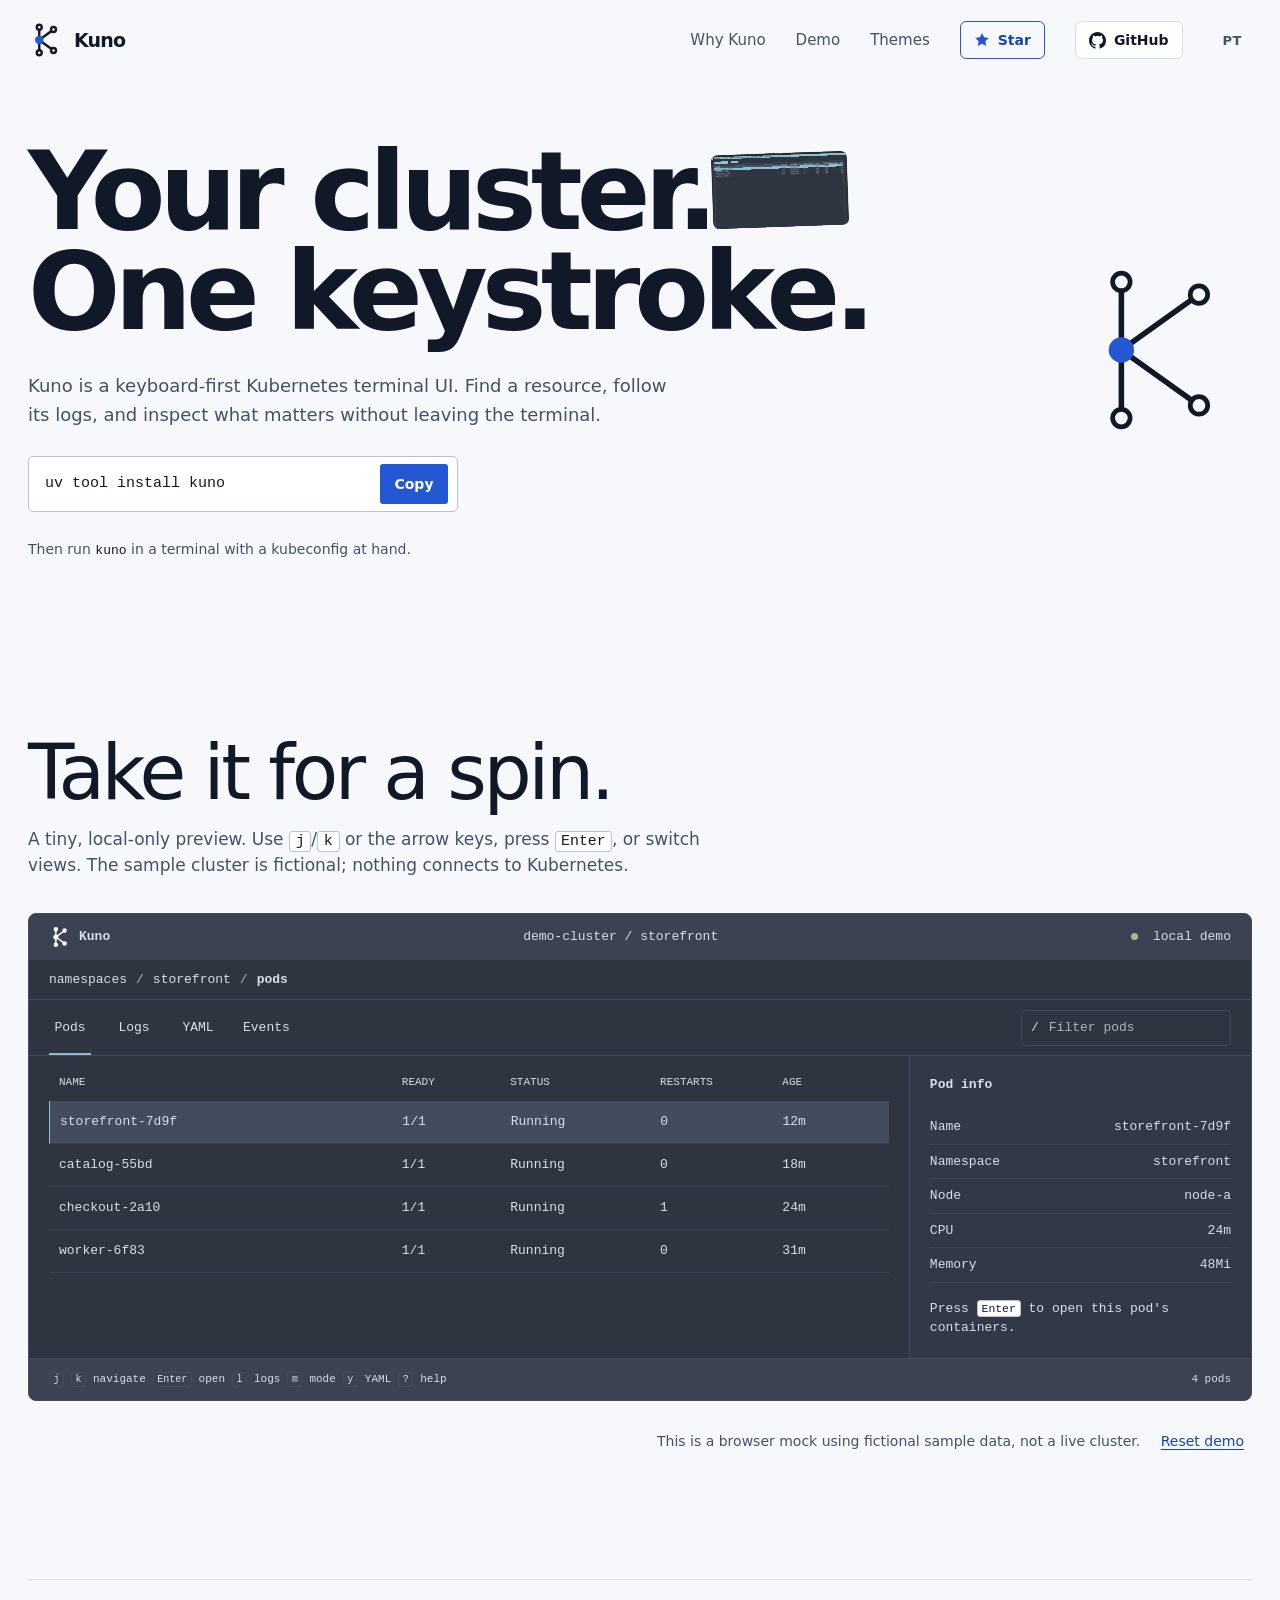
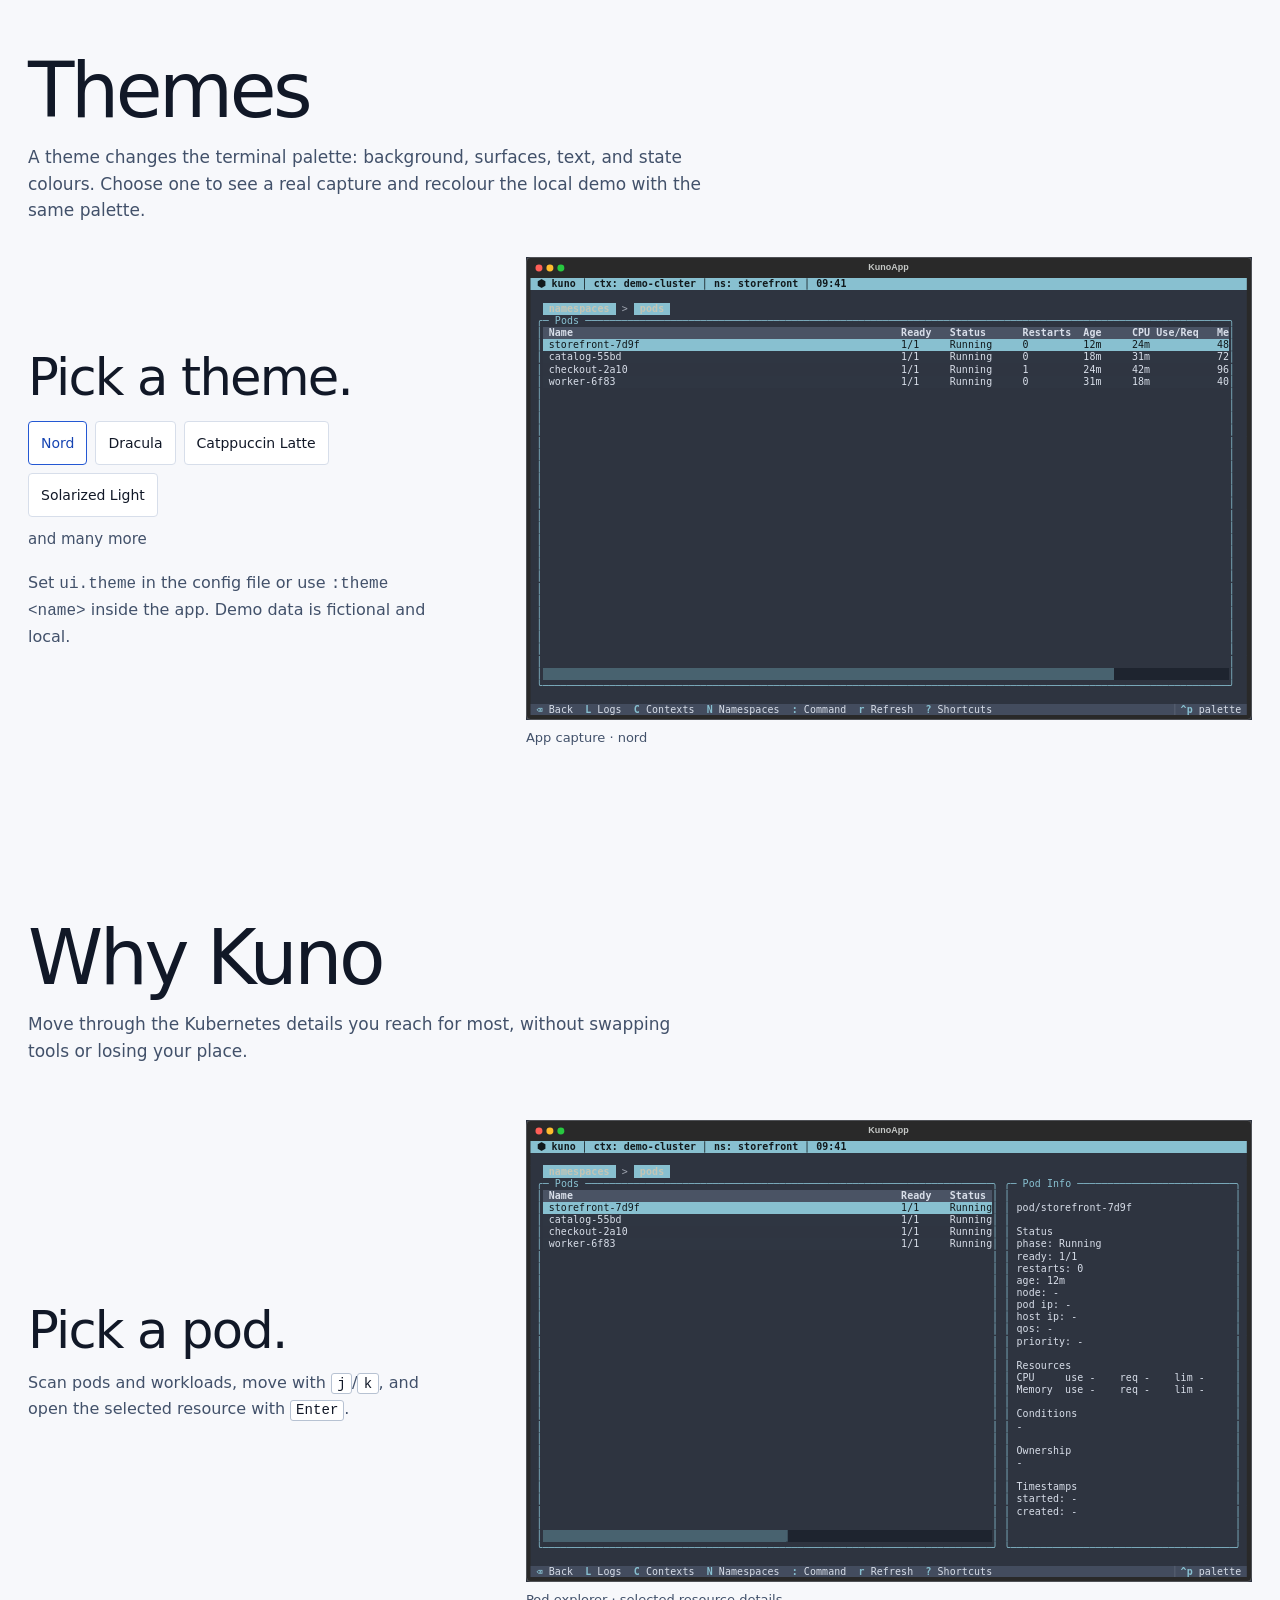
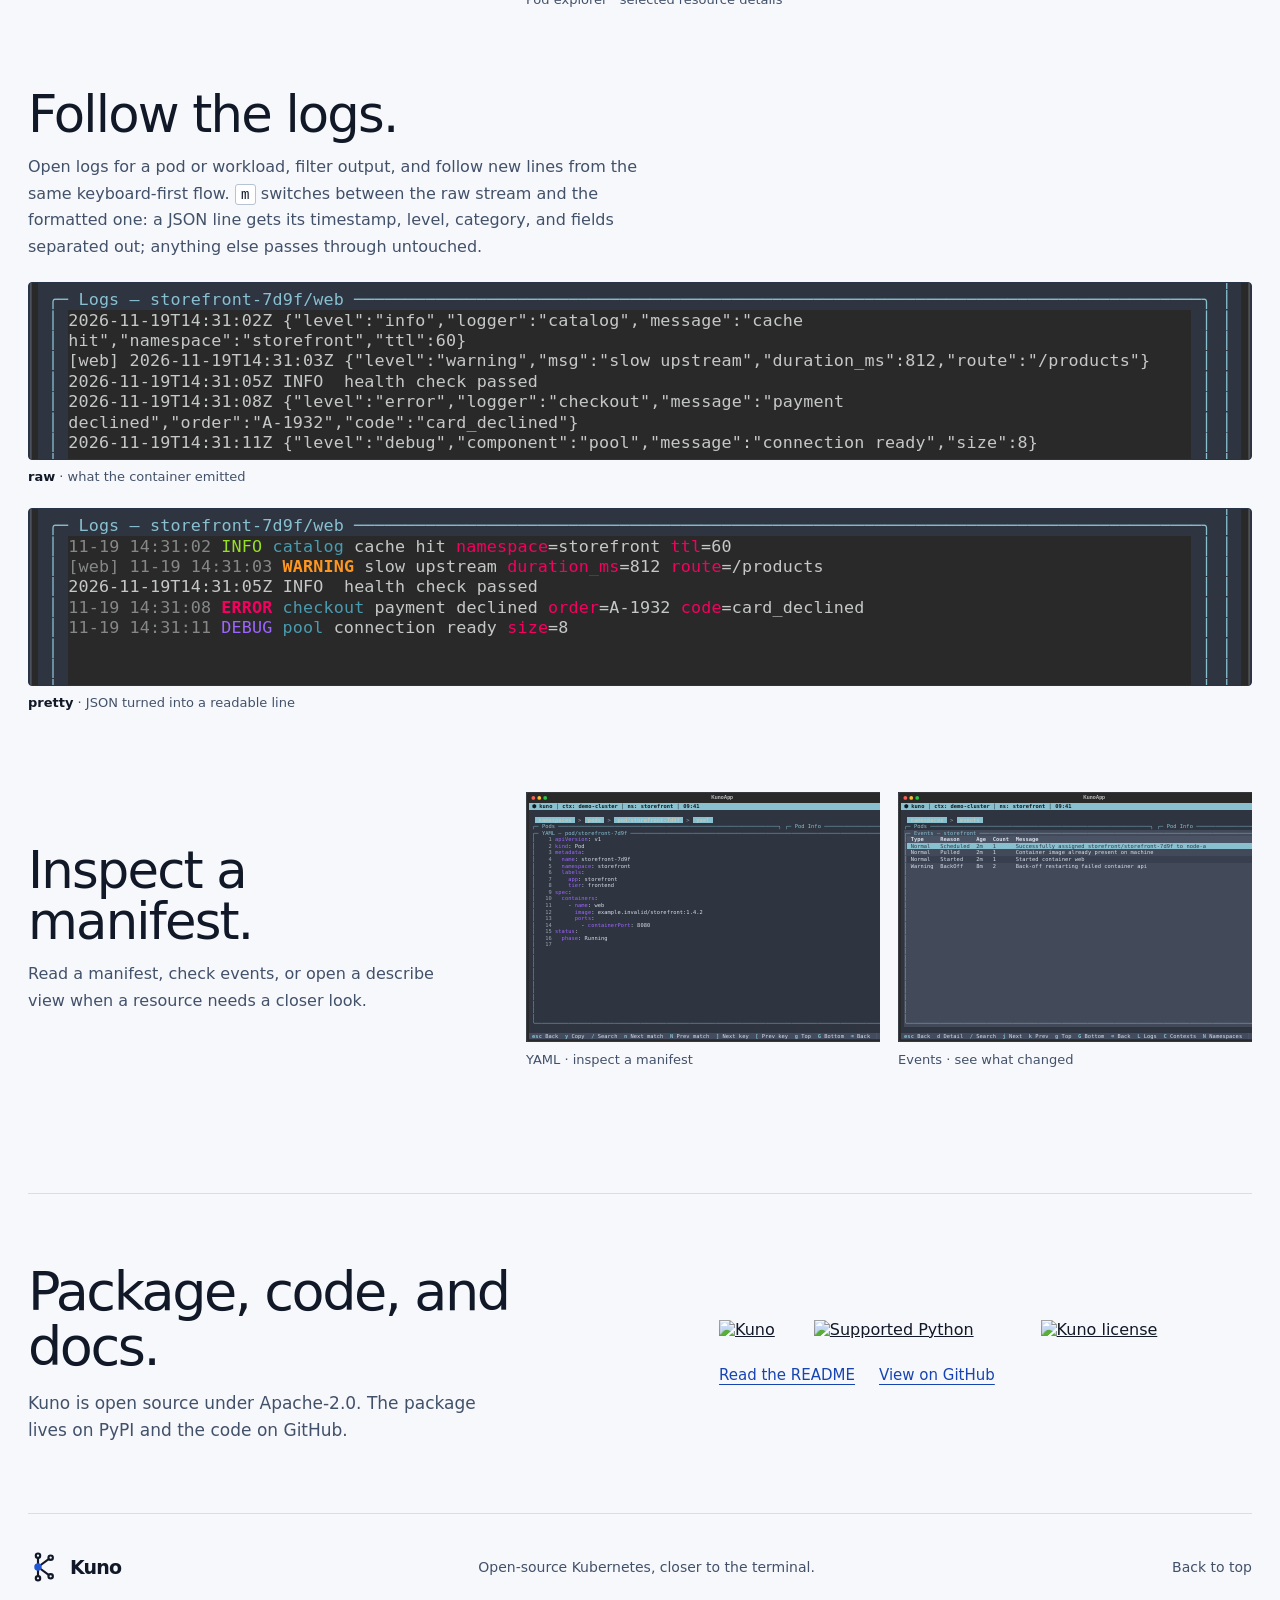
==== commit 792eda80: "feat: add a star action to the header The header only pointed at the repository, which asks the visi" ====
--- a/site/en/index.html
+++ b/site/en/index.html
@@ -40,6 +40,10 @@
         <a class="nav-section" href="#workflow">Why Kuno</a>
         <a class="nav-section" href="#demo">Demo</a>
         <a class="nav-section" href="#themes">Themes</a>
+        <a class="nav-star" href="https://github.com/1cadumagalhaes/kuno" aria-label="Star Kuno on GitHub">
+          <svg viewBox="0 0 16 16" aria-hidden="true" focusable="false"><path d="M8 1.1l2.1 4.26 4.7.68-3.4 3.32.8 4.68L8 11.84l-4.2 2.2.8-4.68L1.2 6.04l4.7-.68z"/></svg>
+          <span>Star</span>
+        </a>
         <a class="nav-github" href="https://github.com/1cadumagalhaes/kuno">
           <svg viewBox="0 0 16 16" aria-hidden="true" focusable="false"><path d="M8 0C3.58 0 0 3.58 0 8c0 3.54 2.29 6.53 5.47 7.59.4.07.55-.17.55-.38 0-.19-.01-.82-.01-1.49-2.01.37-2.53-.49-2.69-.94-.09-.23-.48-.94-.82-1.13-.28-.15-.68-.52-.01-.53.63-.01 1.08.58 1.23.82.72 1.21 1.87.87 2.33.66.07-.52.28-.87.51-1.07-1.78-.2-3.64-.89-3.64-3.95 0-.87.31-1.59.82-2.15-.08-.2-.36-1.02.08-2.12 0 0 .67-.21 2.2.82.64-.18 1.32-.27 2-.27.68 0 1.36.09 2 .27 1.53-1.04 2.2-.82 2.2-.82.44 1.1.16 1.92.08 2.12.51.56.82 1.27.82 2.15 0 3.07-1.87 3.75-3.65 3.95.29.25.54.73.54 1.48 0 1.07-.01 1.93-.01 2.2 0 .21.15.46.55.38A8.01 8.01 0 0 0 16 8c0-4.42-3.58-8-8-8Z"/></svg>
           <span>GitHub</span>
--- a/site/styles.css
+++ b/site/styles.css
@@ -57,6 +57,21 @@
 .site-header nav a { font-size: 15px; text-decoration: none; color: var(--muted); }
 .site-header nav a:hover, .site-footer a:hover { color: var(--blue); }
 .site-header nav .nav-github { color: var(--ink); font-weight: 650; }
+.site-header nav .nav-star {
+  min-height: 38px;
+  display: inline-flex;
+  align-items: center;
+  gap: 8px;
+  padding: 0 13px;
+  border: 1px solid var(--blue);
+  border-radius: 6px;
+  color: var(--blue-dark);
+  font-size: 14px;
+  font-weight: 650;
+  transition: background-color 140ms ease, color 140ms ease;
+}
+.site-header nav .nav-star:hover { background: rgb(36 88 211 / 0.09); }
+.nav-star svg { width: 16px; height: 16px; display: block; fill: var(--blue); }
 .nav-github {
   min-height: 38px;
   display: inline-flex;
@@ -300,6 +315,7 @@
   .demo-main { padding-inline: 14px; }
   .demo-info { padding-inline: 14px; }
   .screen-row { grid-template-columns: 1fr; gap: 22px; }
+  .theme-row { grid-template-columns: 1fr; gap: 26px; }
   .screen-row-reverse .screen-copy, .screen-row-reverse .screen-shot { order: initial; }
   .screen-pair { grid-template-columns: 1fr; }
   .screen-pair .screen-shot img { height: auto; object-fit: contain; }
@@ -311,8 +327,11 @@
   .site-header { min-height: 64px; }
   .site-header nav { gap: 10px; }
   .site-header nav a { font-size: 13px; }
+  .site-header .nav-section { display: none; }
   .nav-github { min-height: 34px; gap: 0; padding: 0 9px; }
   .nav-github span { display: none; }
+  .site-header nav .nav-star { min-height: 34px; gap: 0; padding: 0 9px; }
+  .nav-star span { display: none; }
   .lang-switch { min-height: 34px; padding: 0 4px; }
   .brand { font-size: 17px; gap: 7px; }
   .brand img { width: 30px; height: 30px; }
@@ -350,6 +369,9 @@
   .demo-hint kbd { min-width: 1.3em; padding-inline: 3px; font-size: 11px; }
   .demo-caption { text-align: left; line-height: 1.6; }
   .workflow { padding-block: 42px 86px; }
+  .themes-section { padding-block: 42px 70px; }
+  .theme-row { display: flex; flex-direction: column; align-items: stretch; gap: 22px; }
+  .theme-row .screen-copy h3 { max-width: none; }
   .workflow-intro { margin-bottom: 36px; }
   .screen-list { gap: 58px; }
   .screen-row, .screen-row-reverse { display: flex; flex-direction: column; align-items: stretch; gap: 18px; }
